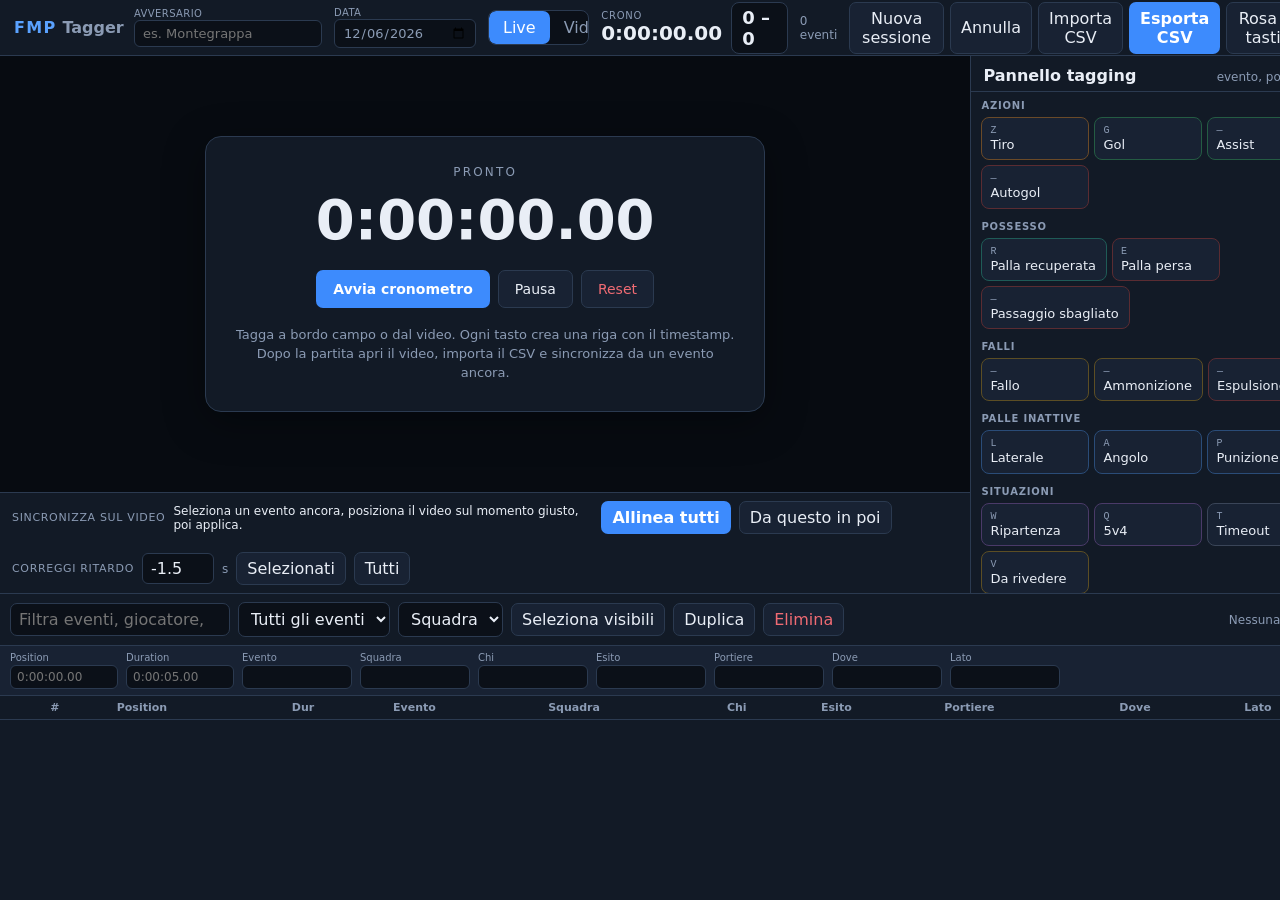
==== app/tagger/index.html @ a9750482 "Aggiunge il tagger stile Dartfish Pro S per marcare eventi da tastiera, live o su video. Lista event" ====
<!DOCTYPE html>
<html lang="it">
<head>
  <meta charset="UTF-8" />
  <meta name="viewport" content="width=device-width, initial-scale=1" />
  <title>FMP Tagger</title>
  <link rel="stylesheet" href="tagger.css" />
</head>
<body>
  <div id="app" tabindex="-1">
    <header id="topbar">
      <div class="brand">
        <span class="brand-mark">FMP</span>
        <span class="brand-name">Tagger</span>
      </div>

      <label class="field">
        <span>Avversario</span>
        <input id="matchName" type="text" placeholder="es. Montegrappa" spellcheck="false" />
      </label>
      <label class="field">
        <span>Data</span>
        <input id="matchDate" type="date" />
      </label>

      <div class="mode-switch" role="tablist">
        <button type="button" id="modeLive" class="active" data-mode="live">Live</button>
        <button type="button" id="modeVideo" data-mode="video">Video</button>
      </div>

      <div class="clock-wrap" title="Tempo usato per i nuovi eventi">
        <span class="clock-label" id="clockLabel">CRONO</span>
        <span class="clock" id="clock">0:00:00.00</span>
      </div>
      <div class="score" id="score" title="Gol Noi – Gol Loro">0 – 0</div>
      <div class="event-count" id="eventCount">0 eventi</div>

      <div class="top-actions">
        <button type="button" id="btnNew">Nuova sessione</button>
        <button type="button" id="btnUndo" title="Ctrl+Z">Annulla</button>
        <button type="button" id="btnImport">Importa CSV</button>
        <button type="button" class="primary" id="btnExport">Esporta CSV</button>
        <button type="button" id="btnSettings">Rosa / tasti</button>
        <button type="button" id="btnHelp" title="?">?</button>
      </div>
    </header>

    <section id="stage">
      <div id="playerPane">
        <div id="liveStage">
          <div class="live-card">
            <div class="live-kicker" id="liveStatus">PRONTO</div>
            <div class="live-clock" id="liveClock">0:00:00.00</div>
            <div class="live-actions">
              <button type="button" class="primary lg" id="btnClockStart">Avvia cronometro</button>
              <button type="button" class="lg" id="btnClockPause">Pausa</button>
              <button type="button" class="lg danger-ghost" id="btnClockReset">Reset</button>
            </div>
            <p class="hint">
              Tagga a bordo campo o dal video. Ogni tasto crea una riga con il timestamp.
              Dopo la partita apri il video, importa il CSV e sincronizza da un evento ancora.
            </p>
          </div>
        </div>

        <div id="videoStage" class="hidden">
          <div id="dropzone">
            <p><strong>Trascina un video</strong> oppure</p>
            <div class="drop-actions">
              <button type="button" class="primary" id="btnPickVideo">Scegli file</button>
              <span class="or">oppure YouTube</span>
              <input id="ytUrl" type="text" placeholder="https://youtube.com/watch?v=..." />
              <button type="button" id="btnLoadYt">Carica</button>
            </div>
          </div>
          <div id="mediaWrap" class="hidden">
            <video id="video" playsinline></video>
            <div id="ytHost" class="hidden"></div>
          </div>
          <div id="timeline" title="Clicca un marker per andare all'evento">
            <div id="playhead"></div>
            <div id="markers"></div>
          </div>
          <div id="videoControls">
            <button type="button" id="btnPlay" title="Spazio">Play</button>
            <button type="button" id="btnSkipBack" title="←">−1s</button>
            <button type="button" id="btnSkipFwd" title="→">+1s</button>
            <button type="button" id="btnSkipBack5" title="Shift+←">−5s</button>
            <button type="button" id="btnSkipFwd5" title="Shift+→">+5s</button>
            <label class="rate">Velocità
              <select id="playbackRate">
                <option value="0.25">0.25×</option>
                <option value="0.5">0.5×</option>
                <option value="0.75">0.75×</option>
                <option value="1" selected>1×</option>
                <option value="1.25">1.25×</option>
                <option value="1.5">1.5×</option>
                <option value="2">2×</option>
              </select>
            </label>
            <span class="vid-time" id="vidTime">0:00:00 / 0:00:00</span>
            <button type="button" id="btnSetIn" title="Shift+I">In</button>
            <button type="button" id="btnSetOut" title="Shift+O">Out</button>
            <button type="button" id="btnPlayEvent" title="Invio">Play clip</button>
            <button type="button" id="btnPlayFiltered">Play filtrati</button>
            <button type="button" id="btnChangeVideo">Cambia video</button>
          </div>
        </div>

        <div id="syncBar">
          <div class="sync-block">
            <span class="sync-title">Sincronizza sul video</span>
            <span class="sync-meta" id="syncMeta">Seleziona un evento ancora, posiziona il video sul momento giusto, poi applica.</span>
            <button type="button" class="primary" id="btnSyncAll">Allinea tutti</button>
            <button type="button" id="btnSyncFrom">Da questo in poi</button>
          </div>
          <div class="sync-block">
            <span class="sync-title">Correggi ritardo</span>
            <input id="shiftSec" type="number" step="0.1" value="-1.5" />
            <span class="unit">s</span>
            <button type="button" id="btnShiftSel">Selezionati</button>
            <button type="button" id="btnShiftAll">Tutti</button>
          </div>
        </div>
      </div>

      <aside id="panel">
        <div class="panel-head">
          <strong>Pannello tagging</strong>
          <span class="muted">evento, poi keyword</span>
        </div>
        <div id="pendingBox" class="pending hidden"></div>
        <div id="panelBody"></div>
      </aside>
    </section>

    <section id="eventsPane">
      <div id="eventsToolbar">
        <input id="filterText" type="search" placeholder="Filtra eventi, giocatore, esito…" />
        <select id="filterEvento">
          <option value="">Tutti gli eventi</option>
        </select>
        <select id="filterSquadra">
          <option value="">Squadra</option>
          <option value="Noi">Noi</option>
          <option value="Loro">Loro</option>
          <option value="(vuota)">(vuota)</option>
        </select>
        <button type="button" id="btnSelectAll">Seleziona visibili</button>
        <button type="button" id="btnDup">Duplica</button>
        <button type="button" class="danger-ghost" id="btnDelete" title="Canc">Elimina</button>
        <div class="spacer"></div>
        <span class="muted" id="selInfo">Nessuna selezione</span>
      </div>
      <div id="inspector">
        <label>Position <input id="insPosition" placeholder="0:00:00.00" /></label>
        <label>Duration <input id="insDuration" placeholder="0:00:05.00" /></label>
        <label>Evento <input id="insEvento" /></label>
        <label>Squadra <input id="insSquadra" /></label>
        <label>Chi <input id="insChi" /></label>
        <label>Esito <input id="insEsito" /></label>
        <label>Portiere <input id="insPortiere" /></label>
        <label>Dove <input id="insDove" /></label>
        <label>Lato <input id="insLato" /></label>
      </div>
      <div id="tableWrap">
        <table id="eventsTable">
          <thead>
            <tr>
              <th></th>
              <th>#</th>
              <th>Position</th>
              <th>Dur</th>
              <th>Evento</th>
              <th>Squadra</th>
              <th>Chi</th>
              <th>Esito</th>
              <th>Portiere</th>
              <th>Dove</th>
              <th>Lato</th>
            </tr>
          </thead>
          <tbody id="eventsBody"></tbody>
        </table>
      </div>
    </section>
  </div>

  <div id="helpOverlay" class="overlay hidden">
    <div class="sheet">
      <div class="sheet-head">
        <h2>Come si tagga</h2>
        <button type="button" id="btnCloseHelp">Chiudi</button>
      </div>
      <div class="help-grid">
        <div>
          <h3>Flusso</h3>
          <ol>
            <li>Live: avvia il cronometro e premi i tasti evento mentre guardi.</li>
            <li>Video: carica il file (o YouTube) e tagga sul current time.</li>
            <li>Dopo ogni evento usa il pannello per Squadra / Chi / Esito.</li>
            <li>Importa il CSV su un altro video e sincronizza da un evento ancora.</li>
            <li>Correggi i timestamp (ritardo di tagging) con lo shift in secondi.</li>
          </ol>
        </div>
        <div>
          <h3>Tasti sempre attivi</h3>
          <ul class="kbd-list" id="helpShortcuts"></ul>
        </div>
      </div>
    </div>
  </div>

  <div id="settingsOverlay" class="overlay hidden">
    <div class="sheet">
      <div class="sheet-head">
        <h2>Rosa, tasti, ritardo</h2>
        <button type="button" id="btnCloseSettings">Chiudi</button>
      </div>
      <div class="settings-grid">
        <label class="stack">Giocatori (uno per riga)
          <textarea id="cfgPlayers" rows="12"></textarea>
        </label>
        <label class="stack">Portieri (uno per riga)
          <textarea id="cfgKeepers" rows="6"></textarea>
        </label>
        <div class="stack nums">
          <label>Durata default (s) <input id="cfgDuration" type="number" step="0.5" min="0" /></label>
          <label>Ritardo tagging (s) <input id="cfgDelay" type="number" step="0.1" />
            <small>Si sottrae al timestamp quando crei l'evento (es. 1.5 se premi sempre in ritardo).</small>
          </label>
          <label>Preroll clip (s) <input id="cfgPreroll" type="number" step="0.5" min="0" /></label>
          <label>Portiere sticky
            <select id="cfgStickyKeeper"></select>
          </label>
        </div>
      </div>
      <h3>Shortcut eventi</h3>
      <div id="shortcutList" class="shortcut-list"></div>
      <div class="sheet-foot">
        <button type="button" id="btnResetShortcuts">Ripristina tasti default</button>
        <button type="button" class="primary" id="btnSaveSettings">Salva</button>
      </div>
    </div>
  </div>

  <div id="toast"></div>
  <input id="fileCsv" type="file" accept=".csv,text/csv" hidden />
  <input id="fileVideo" type="file" accept="video/*" hidden />

  <script src="tagger.js"></script>
</body>
</html>
---- app/tagger/tagger.css ----
:root {
  --bg: #0b1018;
  --bg-2: #121a26;
  --bg-3: #182233;
  --bg-4: #223044;
  --line: #2b3a50;
  --text: #e9eef6;
  --muted: #8b9bb4;
  --accent: #3d8bfd;
  --accent-2: #5aa2ff;
  --green: #3dd68c;
  --red: #ef6b73;
  --orange: #f0a45d;
  --yellow: #e6c35c;
  --teal: #4ecdc4;
  --purple: #b794f6;
  --shadow: 0 10px 40px rgba(0, 0, 0, 0.35);
  --radius: 10px;
  font-family: "IBM Plex Sans", "Segoe UI", Inter, system-ui, sans-serif;
}

* { box-sizing: border-box; }
html, body { height: 100%; margin: 0; background: var(--bg); color: var(--text); }
button, input, select, textarea { font: inherit; color: inherit; }
button { cursor: pointer; }
button:disabled { opacity: 0.45; cursor: not-allowed; }

#app {
  height: 100%;
  display: grid;
  grid-template-rows: 56px minmax(280px, 1fr) minmax(240px, 34vh);
  min-height: 0;
}
#app:focus { outline: none; }

#topbar {
  display: flex;
  align-items: center;
  gap: 12px;
  padding: 0 14px;
  background: var(--bg-2);
  border-bottom: 1px solid var(--line);
}

.brand { display: flex; align-items: baseline; gap: 6px; min-width: 108px; }
.brand-mark { font-weight: 800; letter-spacing: 0.08em; color: var(--accent-2); }
.brand-name { font-weight: 600; color: var(--muted); }

.field { display: flex; flex-direction: column; gap: 1px; font-size: 10px; color: var(--muted); text-transform: uppercase; letter-spacing: 0.04em; }
.field input { background: var(--bg); border: 1px solid var(--line); border-radius: 6px; padding: 5px 8px; font-size: 13px; min-width: 140px; }

.mode-switch { display: flex; background: var(--bg); border: 1px solid var(--line); border-radius: 8px; overflow: hidden; }
.mode-switch button { background: transparent; border: 0; padding: 7px 14px; color: var(--muted); }
.mode-switch button.active { background: var(--accent); color: #fff; }

.clock-wrap { display: flex; flex-direction: column; min-width: 118px; }
.clock-label { font-size: 10px; color: var(--muted); letter-spacing: 0.08em; }
.clock { font-variant-numeric: tabular-nums; font-size: 20px; font-weight: 700; }
.clock.live-on { color: var(--green); }

.score {
  font-weight: 800;
  font-size: 18px;
  padding: 4px 10px;
  background: var(--bg);
  border: 1px solid var(--line);
  border-radius: 8px;
  font-variant-numeric: tabular-nums;
}
.event-count { color: var(--muted); font-size: 12px; }
.top-actions { margin-left: auto; display: flex; gap: 6px; }
.spacer { flex: 1; }

button, select {
  background: var(--bg-3);
  border: 1px solid var(--line);
  border-radius: 7px;
  padding: 6px 10px;
}
button:hover { border-color: var(--accent); }
button.primary { background: var(--accent); border-color: transparent; color: #fff; font-weight: 600; }
button.lg { padding: 10px 16px; font-size: 14px; }
button.danger-ghost { color: var(--red); }
button.danger-ghost:hover { border-color: var(--red); }

#stage {
  display: grid;
  grid-template-columns: minmax(0, 1fr) 380px;
  min-height: 0;
  border-bottom: 1px solid var(--line);
}

#playerPane {
  display: flex;
  flex-direction: column;
  min-width: 0;
  background: #070b11;
}

#liveStage, #videoStage { flex: 1; min-height: 0; display: flex; flex-direction: column; }
#liveStage.hidden, #videoStage.hidden, .hidden { display: none !important; }

.live-card {
  margin: auto;
  text-align: center;
  padding: 28px;
  background: var(--bg-2);
  border: 1px solid var(--line);
  border-radius: 16px;
  box-shadow: var(--shadow);
  max-width: 560px;
}
.live-kicker { letter-spacing: 0.18em; font-size: 12px; color: var(--muted); }
.live-kicker.on { color: var(--green); }
.live-clock { font-size: 56px; font-weight: 800; font-variant-numeric: tabular-nums; margin: 8px 0 18px; }
.live-actions { display: flex; gap: 8px; justify-content: center; flex-wrap: wrap; }
.hint { color: var(--muted); font-size: 13px; line-height: 1.45; margin: 18px 0 0; }

#dropzone {
  margin: auto;
  text-align: center;
  color: var(--muted);
  border: 1px dashed var(--line);
  border-radius: 14px;
  padding: 32px;
}
.drop-actions { display: flex; gap: 8px; align-items: center; justify-content: center; flex-wrap: wrap; margin-top: 12px; }
.drop-actions input { min-width: 280px; background: var(--bg); border: 1px solid var(--line); border-radius: 7px; padding: 7px 10px; }
.or { font-size: 12px; }

#mediaWrap { flex: 1; min-height: 0; background: #000; position: relative; }
#mediaWrap video, #ytHost, #ytHost iframe {
  width: 100%; height: 100%; object-fit: contain; background: #000;
}
#ytHost { position: absolute; inset: 0; }

#timeline {
  position: relative;
  height: 28px;
  background: var(--bg-3);
  border-top: 1px solid var(--line);
  cursor: pointer;
}
#markers { position: absolute; inset: 0; }
.marker {
  position: absolute; top: 4px; width: 3px; height: 20px; border-radius: 2px;
  transform: translateX(-1px);
}
#playhead {
  position: absolute; top: 0; bottom: 0; width: 2px; background: #fff;
  z-index: 2; transform: translateX(-1px); pointer-events: none;
}

#videoControls {
  display: flex; align-items: center; gap: 6px; flex-wrap: wrap;
  padding: 8px 10px; background: var(--bg-2); border-top: 1px solid var(--line);
}
.vid-time { font-variant-numeric: tabular-nums; color: var(--muted); font-size: 12px; margin-left: 4px; }
.rate { display: flex; align-items: center; gap: 6px; font-size: 12px; color: var(--muted); }

#syncBar {
  display: flex; gap: 18px; flex-wrap: wrap; align-items: center;
  padding: 8px 12px; background: var(--bg-2); border-top: 1px solid var(--line);
}
.sync-block { display: flex; align-items: center; gap: 8px; flex-wrap: wrap; }
.sync-title { font-size: 11px; text-transform: uppercase; letter-spacing: 0.06em; color: var(--muted); }
.sync-meta { font-size: 12px; color: var(--text); max-width: 420px; }
#shiftSec { width: 72px; background: var(--bg); border: 1px solid var(--line); border-radius: 6px; padding: 5px 8px; }
.unit { color: var(--muted); font-size: 12px; }

#panel {
  background: var(--bg-2);
  border-left: 1px solid var(--line);
  overflow: auto;
  min-height: 0;
}
.panel-head {
  display: flex; justify-content: space-between; align-items: baseline;
  padding: 10px 12px 6px; border-bottom: 1px solid var(--line); position: sticky; top: 0;
  background: var(--bg-2); z-index: 1;
}
.muted { color: var(--muted); font-size: 12px; }
.pending {
  margin: 8px 12px 0; padding: 6px 8px; border-radius: 8px;
  background: #1e2a22; border: 1px solid #2f5; font-size: 12px;
}

.group { padding: 8px 10px 4px; }
.group h4 {
  margin: 0 0 6px; font-size: 10px; letter-spacing: 0.08em;
  text-transform: uppercase; color: var(--muted); font-weight: 600;
}
.btns { display: flex; flex-wrap: wrap; gap: 5px; }
.tag {
  position: relative;
  border: 1px solid var(--line);
  background: var(--bg-3);
  border-radius: 8px;
  padding: 7px 10px 7px 8px;
  font-size: 13px;
  line-height: 1.1;
  min-width: 72px;
  text-align: left;
}
.tag .kbd {
  display: block; font-size: 10px; color: var(--muted); margin-bottom: 2px;
  font-family: ui-monospace, SFMono-Regular, Menlo, monospace;
}
.tag.active, .tag[aria-pressed="true"] { outline: 2px solid var(--accent); }
.tag.event { min-width: 108px; }
.tag.c-orange { border-color: #6a4a28; }
.tag.c-green { border-color: #245c43; }
.tag.c-red { border-color: #5a2c32; }
.tag.c-teal { border-color: #1f5b57; }
.tag.c-yellow { border-color: #5c4e24; }
.tag.c-purple { border-color: #4a3a68; }
.tag.c-blue { border-color: #2a4c78; }
.tag.c-gray { border-color: #3a4558; }
.tag.noi { background: #173258; }
.tag.loro { background: #3a1c22; }

#eventsPane {
  display: grid;
  grid-template-rows: auto auto 1fr;
  min-height: 0;
  background: var(--bg-2);
}
#eventsToolbar {
  display: flex; gap: 8px; align-items: center; padding: 8px 10px;
  border-bottom: 1px solid var(--line); flex-wrap: wrap;
}
#eventsToolbar input[type="search"], #eventsToolbar select {
  background: var(--bg); border: 1px solid var(--line); border-radius: 7px; padding: 6px 8px;
}
#eventsToolbar input[type="search"] { min-width: 220px; }

#inspector {
  display: flex; gap: 8px; flex-wrap: wrap; padding: 6px 10px;
  background: var(--bg-3); border-bottom: 1px solid var(--line);
}
#inspector label { display: flex; flex-direction: column; font-size: 10px; color: var(--muted); gap: 2px; }
#inspector input { background: var(--bg); border: 1px solid var(--line); border-radius: 6px; padding: 4px 6px; font-size: 12px; width: 110px; }
#inspector label:nth-child(1) input, #inspector label:nth-child(2) input { width: 108px; font-variant-numeric: tabular-nums; }

#tableWrap { overflow: auto; min-height: 0; }
table { width: 100%; border-collapse: collapse; font-size: 12px; }
th, td { padding: 5px 8px; border-bottom: 1px solid var(--line); text-align: left; white-space: nowrap; }
th { position: sticky; top: 0; background: var(--bg-2); color: var(--muted); font-weight: 600; font-size: 11px; }
tbody tr { cursor: pointer; }
tbody tr:hover { background: #1a2738; }
tbody tr.selected { background: #1d3a62; }
tbody tr.flash { animation: flash 0.7s ease; }
td.num { font-variant-numeric: tabular-nums; color: var(--muted); }
.dot { width: 8px; height: 8px; border-radius: 50%; display: inline-block; }

@keyframes flash { from { background: #2a5a3a; } to { background: transparent; } }

.overlay {
  position: fixed; inset: 0; background: rgba(0,0,0,.55);
  display: grid; place-items: center; z-index: 20;
}
.sheet {
  width: min(920px, calc(100% - 32px)); max-height: calc(100% - 40px);
  overflow: auto; background: var(--bg-2); border: 1px solid var(--line);
  border-radius: 14px; padding: 18px 20px; box-shadow: var(--shadow);
}
.sheet-head { display: flex; justify-content: space-between; align-items: center; }
.sheet h2 { margin: 0; font-size: 18px; }
.sheet h3 { font-size: 13px; color: var(--muted); text-transform: uppercase; letter-spacing: 0.06em; }
.help-grid, .settings-grid { display: grid; grid-template-columns: 1fr 1fr; gap: 18px; }
.help-grid ol { padding-left: 18px; line-height: 1.5; color: var(--text); }
.kbd-list { list-style: none; padding: 0; margin: 0; columns: 2; gap: 12px; }
.kbd-list li { margin: 0 0 6px; font-size: 13px; }
kbd {
  font-family: ui-monospace, SFMono-Regular, Menlo, monospace;
  background: var(--bg); border: 1px solid var(--line); border-bottom-width: 2px;
  border-radius: 4px; padding: 1px 6px; font-size: 11px;
}
.stack { display: flex; flex-direction: column; gap: 6px; font-size: 13px; color: var(--muted); }
textarea, .stack input, .stack select {
  background: var(--bg); border: 1px solid var(--line); border-radius: 8px; padding: 8px;
}
.nums { gap: 12px; }
.nums small { display: block; color: var(--muted); font-size: 11px; margin-top: 4px; }
.shortcut-list { display: grid; grid-template-columns: repeat(auto-fill, minmax(220px, 1fr)); gap: 6px; }
.shortcut-row { display: flex; justify-content: space-between; align-items: center; gap: 8px; font-size: 13px; }
.shortcut-row input { width: 72px; text-align: center; background: var(--bg); border: 1px solid var(--line); border-radius: 6px; padding: 4px; }
.sheet-foot { display: flex; justify-content: flex-end; gap: 8px; margin-top: 16px; }

#toast {
  position: fixed; right: 16px; bottom: 16px; z-index: 30;
  display: flex; flex-direction: column; gap: 6px; pointer-events: none;
}
.toast {
  background: var(--bg-4); border: 1px solid var(--line); border-radius: 8px;
  padding: 8px 12px; font-size: 13px; box-shadow: var(--shadow);
}

@media (max-width: 1100px) {
  #stage { grid-template-columns: 1fr; }
  #panel { border-left: 0; border-top: 1px solid var(--line); max-height: 280px; }
  .help-grid, .settings-grid { grid-template-columns: 1fr; }
  .live-clock { font-size: 40px; }
}
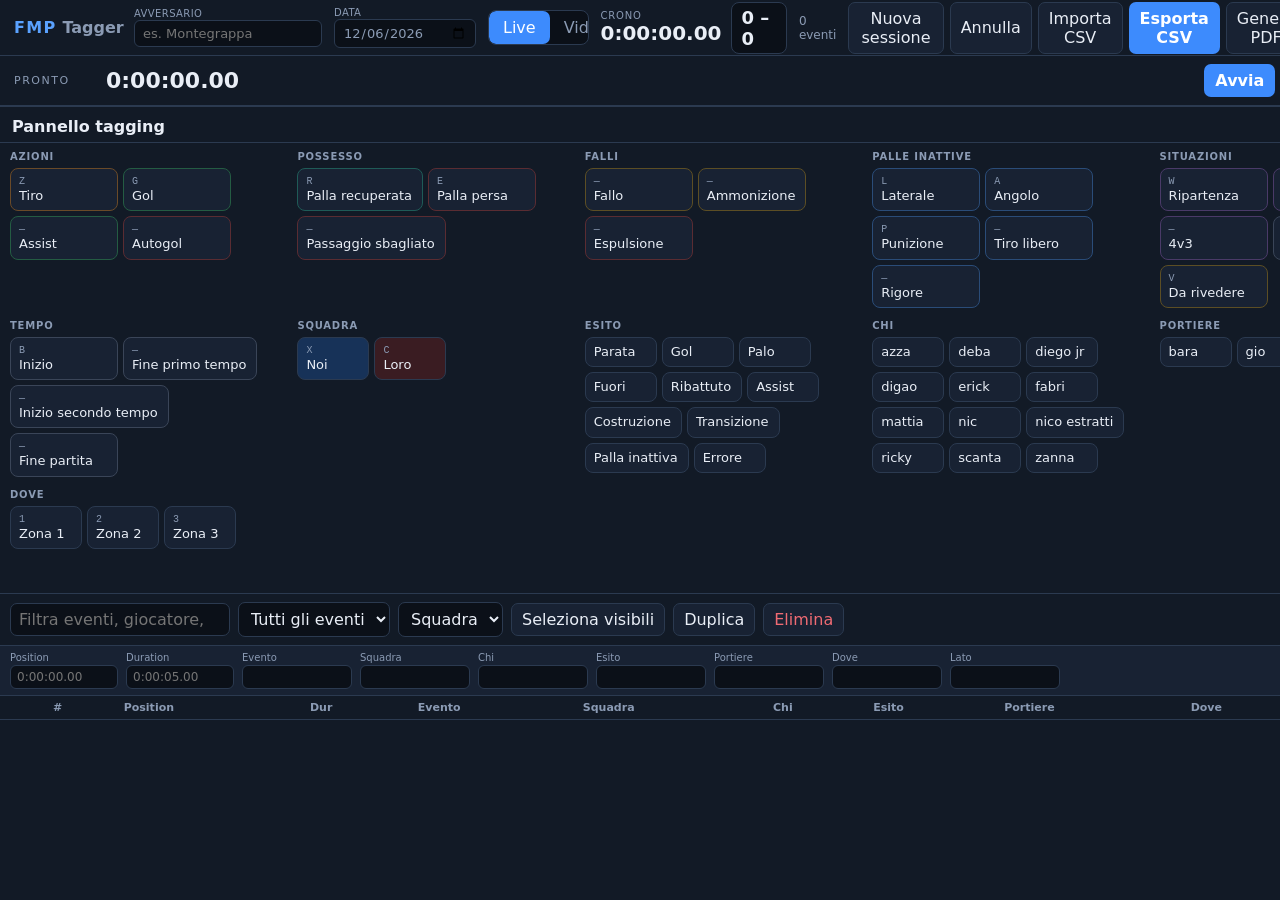
==== commit abc3909a: "Allinea il tagger: CSV a fine tempo, report PDF e stessa UI su serve.py. Streamlit, HTML scaricato e" ====
--- a/app/tagger/index.html
+++ b/app/tagger/index.html
@@ -3,6 +3,7 @@
 <head>
   <meta charset="UTF-8" />
   <meta name="viewport" content="width=device-width, initial-scale=1" />
+  <meta http-equiv="Cache-Control" content="no-store" />
   <title>FMP Tagger</title>
   <link rel="stylesheet" href="tagger.css" />
 </head>
@@ -40,6 +41,7 @@
         <button type="button" id="btnUndo" title="Ctrl+Z">Annulla</button>
         <button type="button" id="btnImport">Importa CSV</button>
         <button type="button" class="primary" id="btnExport">Esporta CSV</button>
+        <button type="button" id="btnPdf" title="Richiede python app/tagger/serve.py">Genera PDF</button>
         <button type="button" id="btnSettings">Rosa / tasti</button>
         <button type="button" id="btnHelp" title="?">?</button>
       </div>
@@ -52,14 +54,10 @@
             <div class="live-kicker" id="liveStatus">PRONTO</div>
             <div class="live-clock" id="liveClock">0:00:00.00</div>
             <div class="live-actions">
-              <button type="button" class="primary lg" id="btnClockStart">Avvia cronometro</button>
-              <button type="button" class="lg" id="btnClockPause">Pausa</button>
-              <button type="button" class="lg danger-ghost" id="btnClockReset">Reset</button>
-            </div>
-            <p class="hint">
-              Tagga a bordo campo o dal video. Ogni tasto crea una riga con il timestamp.
-              Dopo la partita apri il video, importa il CSV e sincronizza da un evento ancora.
-            </p>
+              <button type="button" class="primary" id="btnClockStart">Avvia</button>
+              <button type="button" id="btnClockPause">Pausa</button>
+              <button type="button" class="danger-ghost" id="btnClockReset">Reset</button>
+            </div>
           </div>
         </div>
 
@@ -108,18 +106,24 @@
         </div>
 
         <div id="syncBar">
-          <div class="sync-block">
-            <span class="sync-title">Sincronizza sul video</span>
-            <span class="sync-meta" id="syncMeta">Seleziona un evento ancora, posiziona il video sul momento giusto, poi applica.</span>
-            <button type="button" class="primary" id="btnSyncAll">Allinea tutti</button>
-            <button type="button" id="btnSyncFrom">Da questo in poi</button>
-          </div>
-          <div class="sync-block">
-            <span class="sync-title">Correggi ritardo</span>
-            <input id="shiftSec" type="number" step="0.1" value="-1.5" />
-            <span class="unit">s</span>
-            <button type="button" id="btnShiftSel">Selezionati</button>
-            <button type="button" id="btnShiftAll">Tutti</button>
+          <button type="button" id="btnToggleSync" class="sync-toggle" aria-expanded="false">
+            <span>Sincronizzazione</span>
+            <span class="sync-toggle-hint" id="syncToggleHint">mostra</span>
+          </button>
+          <div id="syncBody" class="hidden">
+            <div class="sync-block">
+              <span class="sync-title">Sincronizza sul video</span>
+              <span class="sync-meta" id="syncMeta">Seleziona un evento ancora, posiziona il video sul momento giusto, poi applica.</span>
+              <button type="button" class="primary" id="btnSyncAll">Allinea tutti</button>
+              <button type="button" id="btnSyncFrom">Da questo in poi</button>
+            </div>
+            <div class="sync-block">
+              <span class="sync-title">Correggi ritardo</span>
+              <input id="shiftSec" type="number" step="0.1" value="-1.5" />
+              <span class="unit">s</span>
+              <button type="button" id="btnShiftSel">Selezionati</button>
+              <button type="button" id="btnShiftAll">Tutti</button>
+            </div>
           </div>
         </div>
       </div>
@@ -199,6 +203,8 @@
             <li>Live: avvia il cronometro e premi i tasti evento mentre guardi.</li>
             <li>Video: carica il file (o YouTube) e tagga sul current time.</li>
             <li>Dopo ogni evento usa il pannello per Squadra / Chi / Esito.</li>
+            <li>Fine primo tempo scarica da solo il CSV <em>…_primo-tempo.csv</em> e mette in pausa il crono.</li>
+            <li>Fine partita scarica <em>…_finale.csv</em>. Genera PDF usa gli eventi in pagina (serve.py).</li>
             <li>Importa il CSV su un altro video e sincronizza da un evento ancora.</li>
             <li>Correggi i timestamp (ritardo di tagging) con lo shift in secondi.</li>
           </ol>
@@ -214,7 +220,7 @@
   <div id="settingsOverlay" class="overlay hidden">
     <div class="sheet">
       <div class="sheet-head">
-        <h2>Rosa, tasti, ritardo</h2>
+        <h2>Rosa, tasti, preroll</h2>
         <button type="button" id="btnCloseSettings">Chiudi</button>
       </div>
       <div class="settings-grid">
@@ -225,20 +231,26 @@
           <textarea id="cfgKeepers" rows="6"></textarea>
         </label>
         <div class="stack nums">
-          <label>Durata default (s) <input id="cfgDuration" type="number" step="0.5" min="0" /></label>
+          <label>Durata fallback (s) <input id="cfgDuration" type="number" step="0.5" min="0" /></label>
           <label>Ritardo tagging (s) <input id="cfgDelay" type="number" step="0.1" />
             <small>Si sottrae al timestamp quando crei l'evento (es. 1.5 se premi sempre in ritardo).</small>
           </label>
-          <label>Preroll clip (s) <input id="cfgPreroll" type="number" step="0.5" min="0" /></label>
           <label>Portiere sticky
             <select id="cfgStickyKeeper"></select>
           </label>
         </div>
       </div>
-      <h3>Shortcut eventi</h3>
-      <div id="shortcutList" class="shortcut-list"></div>
+      <h3>Tasti, preroll e durata clip (default Dartfish)</h3>
+      <p class="muted settings-note">Il preroll è quanti secondi prima del tag parte la clip. La durata è la lunghezza dopo il tag.</p>
+      <div class="event-cfg-head">
+        <span>Evento</span>
+        <span>Tasto</span>
+        <span>Preroll</span>
+        <span>Durata</span>
+      </div>
+      <div id="shortcutList" class="event-cfg-list"></div>
       <div class="sheet-foot">
-        <button type="button" id="btnResetShortcuts">Ripristina tasti default</button>
+        <button type="button" id="btnResetShortcuts">Ripristina default Dartfish</button>
         <button type="button" class="primary" id="btnSaveSettings">Salva</button>
       </div>
     </div>
--- a/app/tagger/tagger.css
+++ b/app/tagger/tagger.css
@@ -89,6 +89,22 @@
   min-height: 0;
   border-bottom: 1px solid var(--line);
 }
+#app.mode-live #stage {
+  grid-template-columns: 1fr;
+  grid-template-rows: auto 1fr;
+}
+#app.mode-live #playerPane,
+#app.mode-live #liveStage { flex: none; }
+#app.mode-live #panel {
+  border-left: 0;
+  border-top: 1px solid var(--line);
+}
+#app.mode-live #panelBody {
+  display: grid;
+  grid-template-columns: repeat(auto-fill, minmax(240px, 1fr));
+  align-content: start;
+}
+#app.mode-live #syncBar { display: none; }
 
 #playerPane {
   display: flex;
@@ -101,20 +117,17 @@
 #liveStage.hidden, #videoStage.hidden, .hidden { display: none !important; }
 
 .live-card {
-  margin: auto;
-  text-align: center;
-  padding: 28px;
+  display: flex;
+  align-items: center;
+  gap: 14px;
+  padding: 8px 14px;
   background: var(--bg-2);
-  border: 1px solid var(--line);
-  border-radius: 16px;
-  box-shadow: var(--shadow);
-  max-width: 560px;
-}
-.live-kicker { letter-spacing: 0.18em; font-size: 12px; color: var(--muted); }
+  border-bottom: 1px solid var(--line);
+}
+.live-kicker { letter-spacing: 0.14em; font-size: 11px; color: var(--muted); min-width: 78px; }
 .live-kicker.on { color: var(--green); }
-.live-clock { font-size: 56px; font-weight: 800; font-variant-numeric: tabular-nums; margin: 8px 0 18px; }
-.live-actions { display: flex; gap: 8px; justify-content: center; flex-wrap: wrap; }
-.hint { color: var(--muted); font-size: 13px; line-height: 1.45; margin: 18px 0 0; }
+.live-clock { font-size: 22px; font-weight: 700; font-variant-numeric: tabular-nums; margin: 0; }
+.live-actions { display: flex; gap: 6px; flex-wrap: wrap; margin-left: auto; }
 
 #dropzone {
   margin: auto;
@@ -159,9 +172,22 @@
 .rate { display: flex; align-items: center; gap: 6px; font-size: 12px; color: var(--muted); }
 
 #syncBar {
+  background: var(--bg-2); border-top: 1px solid var(--line);
+}
+.sync-toggle {
+  width: 100%;
+  display: flex; justify-content: space-between; align-items: center;
+  background: transparent; border: 0; border-radius: 0;
+  padding: 8px 12px; color: var(--muted); font-size: 12px;
+  text-transform: uppercase; letter-spacing: 0.06em;
+}
+.sync-toggle:hover { border-color: transparent; color: var(--text); }
+.sync-toggle-hint { font-size: 11px; letter-spacing: 0; text-transform: none; color: var(--accent-2); }
+#syncBody {
   display: flex; gap: 18px; flex-wrap: wrap; align-items: center;
-  padding: 8px 12px; background: var(--bg-2); border-top: 1px solid var(--line);
-}
+  padding: 0 12px 10px;
+}
+#syncBody.hidden { display: none !important; }
 .sync-block { display: flex; align-items: center; gap: 8px; flex-wrap: wrap; }
 .sync-title { font-size: 11px; text-transform: uppercase; letter-spacing: 0.06em; color: var(--muted); }
 .sync-meta { font-size: 12px; color: var(--text); max-width: 420px; }
@@ -260,10 +286,11 @@
   display: grid; place-items: center; z-index: 20;
 }
 .sheet {
-  width: min(920px, calc(100% - 32px)); max-height: calc(100% - 40px);
+  width: min(960px, calc(100% - 32px)); max-height: calc(100% - 40px);
   overflow: auto; background: var(--bg-2); border: 1px solid var(--line);
   border-radius: 14px; padding: 18px 20px; box-shadow: var(--shadow);
 }
+.settings-note { margin: -4px 0 10px; }
 .sheet-head { display: flex; justify-content: space-between; align-items: center; }
 .sheet h2 { margin: 0; font-size: 18px; }
 .sheet h3 { font-size: 13px; color: var(--muted); text-transform: uppercase; letter-spacing: 0.06em; }
@@ -285,6 +312,22 @@
 .shortcut-list { display: grid; grid-template-columns: repeat(auto-fill, minmax(220px, 1fr)); gap: 6px; }
 .shortcut-row { display: flex; justify-content: space-between; align-items: center; gap: 8px; font-size: 13px; }
 .shortcut-row input { width: 72px; text-align: center; background: var(--bg); border: 1px solid var(--line); border-radius: 6px; padding: 4px; }
+.event-cfg-head, .event-cfg-row {
+  display: grid;
+  grid-template-columns: 1fr 56px 72px 72px;
+  gap: 8px;
+  align-items: center;
+}
+.event-cfg-head {
+  font-size: 10px; letter-spacing: 0.06em; text-transform: uppercase;
+  color: var(--muted); padding: 0 2px 6px;
+}
+.event-cfg-list { display: flex; flex-direction: column; gap: 5px; }
+.event-cfg-row { font-size: 13px; }
+.event-cfg-row input {
+  width: 100%; text-align: center; background: var(--bg);
+  border: 1px solid var(--line); border-radius: 6px; padding: 4px;
+}
 .sheet-foot { display: flex; justify-content: flex-end; gap: 8px; margin-top: 16px; }
 
 #toast {
@@ -298,7 +341,6 @@
 
 @media (max-width: 1100px) {
   #stage { grid-template-columns: 1fr; }
-  #panel { border-left: 0; border-top: 1px solid var(--line); max-height: 280px; }
+  #app.mode-video #panel { border-left: 0; border-top: 1px solid var(--line); max-height: 280px; }
   .help-grid, .settings-grid { grid-template-columns: 1fr; }
-  .live-clock { font-size: 40px; }
-}
+}
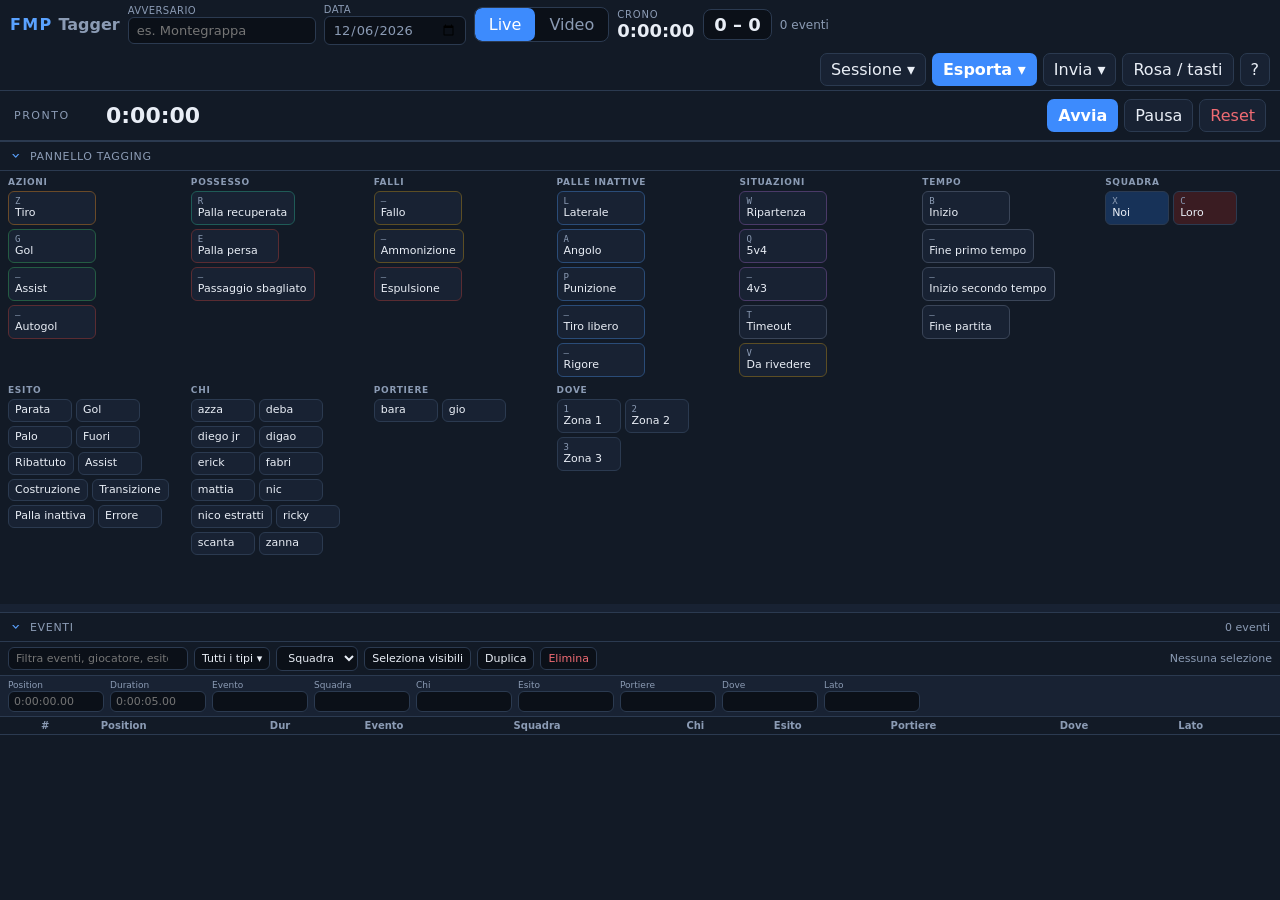
==== commit f748220c: "Estende il tagger: sessioni e config su disco, layout nello schermo, filtro tipi multiplo e riga evi" ====
--- a/app/tagger/index.html
+++ b/app/tagger/index.html
@@ -31,17 +31,38 @@
 
       <div class="clock-wrap" title="Tempo usato per i nuovi eventi">
         <span class="clock-label" id="clockLabel">CRONO</span>
-        <span class="clock" id="clock">0:00:00.00</span>
+        <span class="clock" id="clock">0:00:00</span>
       </div>
       <div class="score" id="score" title="Gol Noi – Gol Loro">0 – 0</div>
       <div class="event-count" id="eventCount">0 eventi</div>
 
       <div class="top-actions">
-        <button type="button" id="btnNew">Nuova sessione</button>
-        <button type="button" id="btnUndo" title="Ctrl+Z">Annulla</button>
-        <button type="button" id="btnImport">Importa CSV</button>
-        <button type="button" class="primary" id="btnExport">Esporta CSV</button>
-        <button type="button" id="btnPdf" title="Richiede python app/tagger/serve.py">Genera PDF</button>
+        <div class="menu" id="sessionWrap">
+          <button type="button" id="btnSessionMenu">Sessione ▾</button>
+          <div id="sessionMenu" class="menu-pop hidden">
+            <button type="button" id="btnNew">Nuova sessione</button>
+            <button type="button" id="btnSaveSession">Salva sessione</button>
+            <button type="button" id="btnLoadSession">Carica sessione</button>
+            <button type="button" id="btnImport">Importa CSV</button>
+          </div>
+        </div>
+        <div class="menu" id="exportWrap">
+          <button type="button" class="primary" id="btnExportMenu">Esporta ▾</button>
+          <div id="exportMenu" class="menu-pop hidden">
+            <button type="button" id="btnExport">CSV tutti</button>
+            <button type="button" id="btnExportSel">CSV selezionati</button>
+            <button type="button" id="btnExportClips">Clip list JSON</button>
+            <button type="button" id="btnExportM3u">Playlist M3U</button>
+            <button type="button" id="btnExportFfmpeg">Script ffmpeg</button>
+          </div>
+        </div>
+        <div class="menu" id="dbWrap">
+          <button type="button" id="btnDbMenu" title="Richiede python app/tagger/serve.py">Invia ▾</button>
+          <div id="dbMenu" class="menu-pop hidden">
+            <button type="button" id="btnPushDb">Invia a DB</button>
+            <button type="button" id="btnPdf">Genera PDF</button>
+          </div>
+        </div>
         <button type="button" id="btnSettings">Rosa / tasti</button>
         <button type="button" id="btnHelp" title="?">?</button>
       </div>
@@ -52,7 +73,7 @@
         <div id="liveStage">
           <div class="live-card">
             <div class="live-kicker" id="liveStatus">PRONTO</div>
-            <div class="live-clock" id="liveClock">0:00:00.00</div>
+            <div class="live-clock" id="liveClock">0:00:00</div>
             <div class="live-actions">
               <button type="button" class="primary" id="btnClockStart">Avvia</button>
               <button type="button" id="btnClockPause">Pausa</button>
@@ -62,88 +83,132 @@
         </div>
 
         <div id="videoStage" class="hidden">
+          <div id="sourceFold" class="fold">
+            <button type="button" class="fold-toggle" id="btnToggleSource" aria-expanded="false">
+              <span class="chevron" aria-hidden="true">›</span>
+              <span>Sorgente</span>
+              <span class="fold-meta" id="sourceHint">File o YouTube</span>
+            </button>
+            <div id="sourceBody" class="fold-body hidden">
+              <div id="sourceBar">
+                <button type="button" class="primary" id="btnPickVideo">File locale</button>
+                <span class="or">o</span>
+                <input id="ytUrl" type="text" placeholder="https://youtube.com/watch?v=..." />
+                <button type="button" id="btnLoadYt">Carica YT</button>
+              </div>
+              <div id="reattachBar" class="hidden">
+                <span>Ricollega il video locale: <strong id="reattachName"></strong></span>
+                <button type="button" class="primary" id="btnReattach">Scegli lo stesso file</button>
+              </div>
+            </div>
+          </div>
           <div id="dropzone">
-            <p><strong>Trascina un video</strong> oppure</p>
-            <div class="drop-actions">
-              <button type="button" class="primary" id="btnPickVideo">Scegli file</button>
-              <span class="or">oppure YouTube</span>
-              <input id="ytUrl" type="text" placeholder="https://youtube.com/watch?v=..." />
-              <button type="button" id="btnLoadYt">Carica</button>
-            </div>
+            <p><strong>Trascina un video</strong> oppure apri Sorgente (file o YouTube).</p>
           </div>
           <div id="mediaWrap" class="hidden">
             <video id="video" playsinline></video>
             <div id="ytHost" class="hidden"></div>
+            <div id="popoutPlaceholder" class="hidden">
+              <p>Video sull'altra finestra.</p>
+              <p class="muted">Trascinala sul secondo schermo e premi Schermo intero lì.</p>
+              <button type="button" id="btnFocusPopout">Riporta in primo piano</button>
+            </div>
           </div>
           <div id="timeline" title="Clicca un marker per andare all'evento">
             <div id="playhead"></div>
             <div id="markers"></div>
           </div>
-          <div id="videoControls">
-            <button type="button" id="btnPlay" title="Spazio">Play</button>
-            <button type="button" id="btnSkipBack" title="←">−1s</button>
-            <button type="button" id="btnSkipFwd" title="→">+1s</button>
-            <button type="button" id="btnSkipBack5" title="Shift+←">−5s</button>
-            <button type="button" id="btnSkipFwd5" title="Shift+→">+5s</button>
-            <label class="rate">Velocità
-              <select id="playbackRate">
-                <option value="0.25">0.25×</option>
-                <option value="0.5">0.5×</option>
-                <option value="0.75">0.75×</option>
-                <option value="1" selected>1×</option>
-                <option value="1.25">1.25×</option>
-                <option value="1.5">1.5×</option>
-                <option value="2">2×</option>
-              </select>
-            </label>
-            <span class="vid-time" id="vidTime">0:00:00 / 0:00:00</span>
-            <button type="button" id="btnSetIn" title="Shift+I">In</button>
-            <button type="button" id="btnSetOut" title="Shift+O">Out</button>
-            <button type="button" id="btnPlayEvent" title="Invio">Play clip</button>
-            <button type="button" id="btnPlayFiltered">Play filtrati</button>
-            <button type="button" id="btnChangeVideo">Cambia video</button>
-          </div>
-        </div>
-
-        <div id="syncBar">
-          <button type="button" id="btnToggleSync" class="sync-toggle" aria-expanded="false">
-            <span>Sincronizzazione</span>
-            <span class="sync-toggle-hint" id="syncToggleHint">mostra</span>
+          <div id="controlsFold" class="fold">
+            <button type="button" class="fold-toggle" id="btnToggleControls" aria-expanded="false">
+              <span class="chevron" aria-hidden="true">›</span>
+              <span>Riproduzione</span>
+              <span class="fold-meta vid-time" id="vidTime">0:00:00 / 0:00:00</span>
+            </button>
+            <div id="videoControls" class="fold-body hidden">
+              <button type="button" id="btnPlay" title="Spazio">Play</button>
+              <button type="button" id="btnSkipBack" title="←">−1s</button>
+              <button type="button" id="btnSkipFwd" title="→">+1s</button>
+              <button type="button" id="btnSkipBack5" title="Shift+←">−5s</button>
+              <button type="button" id="btnSkipFwd5" title="Shift+→">+5s</button>
+              <label class="rate">Velocità
+                <select id="playbackRate">
+                  <option value="0.25">0.25×</option>
+                  <option value="0.5">0.5×</option>
+                  <option value="0.75">0.75×</option>
+                  <option value="1" selected>1×</option>
+                  <option value="1.25">1.25×</option>
+                  <option value="1.5">1.5×</option>
+                  <option value="2">2×</option>
+                </select>
+              </label>
+              <button type="button" id="btnSetIn" title="Shift+I">In</button>
+              <button type="button" id="btnSetOut" title="Shift+O">Out</button>
+              <button type="button" id="btnPlayEvent" title="Invio">Play clip</button>
+              <button type="button" id="btnPlayFiltered">Play filtrati</button>
+              <button type="button" id="btnChangeVideo">Cambia video</button>
+              <button type="button" id="btnPopout">Apri video su altra finestra</button>
+              <button type="button" id="btnFullscreen">Schermo intero qui</button>
+            </div>
+          </div>
+          <div id="syncBar" class="fold">
+            <button type="button" id="btnToggleSync" class="fold-toggle" aria-expanded="false">
+              <span class="chevron" aria-hidden="true">›</span>
+              <span>Sincronizzazione</span>
+            </button>
+            <div id="syncBody" class="fold-body hidden">
+              <div class="sync-block">
+                <span class="sync-title">Sincronizza sul video</span>
+                <span class="sync-meta" id="syncMeta">Seleziona un evento ancora, posiziona il video sul momento giusto, poi applica.</span>
+                <button type="button" class="primary" id="btnSyncAll">Allinea tutti</button>
+                <button type="button" id="btnSyncFrom">Da questo in poi</button>
+              </div>
+              <div class="sync-block">
+                <span class="sync-title">Correggi ritardo</span>
+                <input id="shiftSec" type="number" step="0.1" value="-1.5" />
+                <span class="unit">s</span>
+                <button type="button" id="btnShiftSel">Selezionati</button>
+                <button type="button" id="btnShiftAll">Tutti</button>
+              </div>
+            </div>
+          </div>
+        </div>
+        <div id="panelDock" class="fold">
+          <button type="button" class="fold-toggle" id="btnDockPanel" aria-expanded="false">
+            <span class="chevron" aria-hidden="true">›</span>
+            <span>Pannello tagging</span>
           </button>
-          <div id="syncBody" class="hidden">
-            <div class="sync-block">
-              <span class="sync-title">Sincronizza sul video</span>
-              <span class="sync-meta" id="syncMeta">Seleziona un evento ancora, posiziona il video sul momento giusto, poi applica.</span>
-              <button type="button" class="primary" id="btnSyncAll">Allinea tutti</button>
-              <button type="button" id="btnSyncFrom">Da questo in poi</button>
-            </div>
-            <div class="sync-block">
-              <span class="sync-title">Correggi ritardo</span>
-              <input id="shiftSec" type="number" step="0.1" value="-1.5" />
-              <span class="unit">s</span>
-              <button type="button" id="btnShiftSel">Selezionati</button>
-              <button type="button" id="btnShiftAll">Tutti</button>
-            </div>
-          </div>
-        </div>
-      </div>
-
-      <aside id="panel">
-        <div class="panel-head">
-          <strong>Pannello tagging</strong>
-          <span class="muted">evento, poi keyword</span>
-        </div>
-        <div id="pendingBox" class="pending hidden"></div>
-        <div id="panelBody"></div>
+        </div>
+      </div>
+
+      <div id="splitH" class="split split-h" role="separator" aria-orientation="vertical" title="Trascina per ridimensionare il pannello"></div>
+
+      <aside id="panel" class="fold open">
+        <button type="button" class="fold-toggle" id="btnTogglePanel" aria-expanded="true">
+          <span class="chevron" aria-hidden="true">›</span>
+          <span>Pannello tagging</span>
+        </button>
+        <div id="panelInner" class="fold-body">
+          <div id="pendingBox" class="pending hidden"></div>
+          <div id="panelBody"></div>
+        </div>
       </aside>
     </section>
 
-    <section id="eventsPane">
+    <div id="splitV" class="split split-v" role="separator" aria-orientation="horizontal" title="Trascina per ridimensionare video e tabella"></div>
+
+    <section id="eventsPane" class="fold open">
+      <button type="button" class="fold-toggle" id="btnToggleEvents" aria-expanded="true">
+        <span class="chevron" aria-hidden="true">›</span>
+        <span>Eventi</span>
+        <span class="fold-meta" id="eventFoldMeta">0 eventi</span>
+      </button>
+      <div id="eventsInner">
       <div id="eventsToolbar">
         <input id="filterText" type="search" placeholder="Filtra eventi, giocatore, esito…" />
-        <select id="filterEvento">
-          <option value="">Tutti gli eventi</option>
-        </select>
+        <div class="menu filter-types" id="filterEventoWrap">
+          <button type="button" id="btnFilterEvento" title="Scegli uno o più tipi di evento">Tutti i tipi ▾</button>
+          <div id="filterEventoMenu" class="menu-pop hidden"></div>
+        </div>
         <select id="filterSquadra">
           <option value="">Squadra</option>
           <option value="Noi">Noi</option>
@@ -187,6 +252,7 @@
           <tbody id="eventsBody"></tbody>
         </table>
       </div>
+      </div>
     </section>
   </div>
 
@@ -201,12 +267,18 @@
           <h3>Flusso</h3>
           <ol>
             <li>Live: avvia il cronometro e premi i tasti evento mentre guardi.</li>
-            <li>Video: carica il file (o YouTube) e tagga sul current time.</li>
+            <li>Video: carica il file (o YouTube) e tagga sul current time. Sorgente, riproduzione, sincronizzazione, pannello tagging e lista eventi si aprono con la freccia ›.</li>
+            <li>Al tag, Position = tempo attuale − preroll di quell'evento (es. tag a 0:00:30 con preroll 10s → 0:00:20). La durata è quella in impostazioni. Play clip parte da Position per Duration.</li>
             <li>Dopo ogni evento usa il pannello per Squadra / Chi / Esito.</li>
             <li>Fine primo tempo scarica da solo il CSV <em>…_primo-tempo.csv</em> e mette in pausa il crono.</li>
             <li>Fine partita scarica <em>…_finale.csv</em>. Genera PDF usa gli eventi in pagina (serve.py).</li>
-            <li>Importa il CSV su un altro video e sincronizza da un evento ancora.</li>
-            <li>Correggi i timestamp (ritardo di tagging) con lo shift in secondi.</li>
+            <li><strong>Salva sessione</strong> e autosave vanno in <code>app/tagger/sessioni/</code> come <em>avversario_data.json</em> (si sovrascrive). I CSV finiscono lì. Ctrl+C su serve.py fa un ultimo salvataggio. Al riavvio si riparte da <code>ultima.json</code>.</li>
+            <li>Esporta: CSV tutti / selezionati, clip list JSON, M3U, script ffmpeg. Un upload automatico su YouTube di clip concatenate non è fattibile da browser (servirebbero server, OAuth, re-encode e viola i ToS YT). Per un unico video: ffmpeg in locale e upload manuale.</li>
+            <li><strong>Invia a DB</strong> (serve.py): crea o scegli la partita e carica gli eventi su Supabase, come in Admin. Sostituisci gli eventi già presenti per non duplicarli.</li>
+            <li><strong>Apri video su altra finestra</strong>: spostala sul secondo schermo e fai Schermo intero. I tasti restano qui. Se il browser blocca il popup, clicca di nuovo il pulsante.</li>
+            <li>Trascina i bordi tra video, pannello e tabella per ridimensionare. Il video resta contenuto nella finestra (object-fit).</li>
+            <li>La barra indirizzi in alto è del browser. Per toglierla avvia <code>python app/tagger/serve.py</code>: apre Chrome in modalità app.</li>
+            <li><strong>Rosa / tasti</strong>: le modifiche si salvano in <code>app/tagger/config/</code> e tornano al prossimo avvio di serve.py.</li>
           </ol>
         </div>
         <div>
@@ -233,7 +305,7 @@
         <div class="stack nums">
           <label>Durata fallback (s) <input id="cfgDuration" type="number" step="0.5" min="0" /></label>
           <label>Ritardo tagging (s) <input id="cfgDelay" type="number" step="0.1" />
-            <small>Si sottrae al timestamp quando crei l'evento (es. 1.5 se premi sempre in ritardo).</small>
+            <small>Ritardo di reazione, a parte dal preroll: si sottrae al tempo attuale prima di applicare il preroll.</small>
           </label>
           <label>Portiere sticky
             <select id="cfgStickyKeeper"></select>
@@ -241,17 +313,78 @@
         </div>
       </div>
       <h3>Tasti, preroll e durata clip (default Dartfish)</h3>
-      <p class="muted settings-note">Il preroll è quanti secondi prima del tag parte la clip. La durata è la lunghezza dopo il tag.</p>
+      <p class="muted settings-note">Il preroll si sottrae al timestamp al momento del tag: se tagghi a 0:00:30 con preroll 10s, Position diventa 0:00:20 (inizio clip). La durata è la lunghezza della clip da quel punto. Il ritardo tagging è solo il lag di reazione.</p>
       <div class="event-cfg-head">
         <span>Evento</span>
         <span>Tasto</span>
         <span>Preroll</span>
         <span>Durata</span>
+        <span></span>
       </div>
       <div id="shortcutList" class="event-cfg-list"></div>
+      <div class="add-event">
+        <input id="newEventId" type="text" placeholder="Nuovo evento (es. Contropiede)" />
+        <input id="newEventGroup" type="text" placeholder="Gruppo" value="Azioni" />
+        <select id="newEventColor">
+          <option value="orange">arancio</option>
+          <option value="green">verde</option>
+          <option value="red">rosso</option>
+          <option value="teal">teal</option>
+          <option value="yellow">giallo</option>
+          <option value="purple">viola</option>
+          <option value="blue">blu</option>
+          <option value="gray">grigio</option>
+        </select>
+        <button type="button" id="btnAddEvent">Aggiungi evento</button>
+      </div>
+      <div class="settings-grid attr-grid">
+        <label class="stack">Esiti / attributi (una riga: Evento: val1, val2)
+          <textarea id="cfgEsiti" rows="9" spellcheck="false"></textarea>
+        </label>
+        <label class="stack">Zone Dove (una riga: tasto = etichetta)
+          <textarea id="cfgZone" rows="6" spellcheck="false"></textarea>
+        </label>
+      </div>
+      <p class="muted settings-note" id="cfgPath">Salva scrive in <code>app/tagger/config/</code> (rosa, eventi, attributi, opzioni) e si ricarica al prossimo avvio di serve.py.</p>
       <div class="sheet-foot">
         <button type="button" id="btnResetShortcuts">Ripristina default Dartfish</button>
-        <button type="button" class="primary" id="btnSaveSettings">Salva</button>
+        <button type="button" class="primary" id="btnSaveSettings">Salva su disco</button>
+      </div>
+    </div>
+  </div>
+
+  <div id="pushOverlay" class="overlay hidden">
+    <div class="sheet">
+      <div class="sheet-head">
+        <h2>Invia eventi a Supabase</h2>
+        <button type="button" id="btnClosePush">Chiudi</button>
+      </div>
+      <p class="muted settings-note">
+        Stesso flusso dell'Admin: tabella <code>partite2627</code> / <code>eventi2627</code>,
+        stessi campi del CSV. Serve <code>python app/tagger/serve.py</code>. Le chiavi restano sul server.
+      </p>
+      <div class="settings-grid">
+        <label class="stack">Partita esistente
+          <select id="pushPartita"></select>
+        </label>
+        <div class="stack nums">
+          <label>Avversario <input id="pushAvversario" type="text" /></label>
+          <label>Data <input id="pushData" type="date" /></label>
+          <label>Competizione <input id="pushCompetizione" type="text" value="Campionato" /></label>
+          <label>Categoria <input id="pushCategoria" type="text" value="Prima Squadra" /></label>
+          <label>Link YouTube <input id="pushYt" type="text" placeholder="opzionale" /></label>
+        </div>
+      </div>
+      <div class="push-opts">
+        <label><input type="radio" name="pushScope" id="pushScopeAll" checked /> Tutti gli eventi (<span id="pushCountAll">0</span>)</label>
+        <label><input type="radio" name="pushScope" id="pushScopeSel" /> Solo selezionati (<span id="pushCountSel">0</span>)</label>
+        <label><input type="checkbox" id="pushReplace" checked /> Sostituisci gli eventi già nel DB per questa partita</label>
+      </div>
+      <p class="muted" id="pushMatchInfo">Seleziona una partita o compilane una nuova.</p>
+      <div id="pushStatus" class="push-status"></div>
+      <div class="sheet-foot">
+        <button type="button" id="btnCreatePartita">Crea partita</button>
+        <button type="button" class="primary" id="btnDoPush">Carica eventi</button>
       </div>
     </div>
   </div>
@@ -259,6 +392,7 @@
   <div id="toast"></div>
   <input id="fileCsv" type="file" accept=".csv,text/csv" hidden />
   <input id="fileVideo" type="file" accept="video/*" hidden />
+  <input id="fileSession" type="file" accept="application/json,.json" hidden />
 
   <script src="tagger.js"></script>
 </body>
--- a/app/tagger/tagger.css
+++ b/app/tagger/tagger.css
@@ -20,26 +20,40 @@
 }
 
 * { box-sizing: border-box; }
-html, body { height: 100%; margin: 0; background: var(--bg); color: var(--text); }
+html, body {
+  height: 100%;
+  margin: 0;
+  background: var(--bg);
+  color: var(--text);
+  overflow: hidden;
+}
 button, input, select, textarea { font: inherit; color: inherit; }
 button { cursor: pointer; }
 button:disabled { opacity: 0.45; cursor: not-allowed; }
 
 #app {
-  height: 100%;
-  display: grid;
-  grid-template-rows: 56px minmax(280px, 1fr) minmax(240px, 34vh);
-  min-height: 0;
+  position: fixed;
+  inset: 0;
+  display: flex;
+  flex-direction: column;
+  min-height: 0;
+  overflow: hidden;
 }
 #app:focus { outline: none; }
+#app.dragging { cursor: col-resize; user-select: none; }
+#app.dragging-v { cursor: row-resize; user-select: none; }
 
 #topbar {
+  flex: 0 0 auto;
   display: flex;
   align-items: center;
-  gap: 12px;
-  padding: 0 14px;
+  gap: 8px;
+  padding: 4px 10px;
   background: var(--bg-2);
   border-bottom: 1px solid var(--line);
+  flex-wrap: wrap;
+  min-height: 0;
+  z-index: 8;
 }
 
 .brand { display: flex; align-items: baseline; gap: 6px; min-width: 108px; }
@@ -53,9 +67,9 @@
 .mode-switch button { background: transparent; border: 0; padding: 7px 14px; color: var(--muted); }
 .mode-switch button.active { background: var(--accent); color: #fff; }
 
-.clock-wrap { display: flex; flex-direction: column; min-width: 118px; }
+.clock-wrap { display: flex; flex-direction: column; min-width: 78px; }
 .clock-label { font-size: 10px; color: var(--muted); letter-spacing: 0.08em; }
-.clock { font-variant-numeric: tabular-nums; font-size: 20px; font-weight: 700; }
+.clock { font-variant-numeric: tabular-nums; font-size: 18px; font-weight: 700; }
 .clock.live-on { color: var(--green); }
 
 .score {
@@ -67,9 +81,17 @@
   border-radius: 8px;
   font-variant-numeric: tabular-nums;
 }
-.event-count { color: var(--muted); font-size: 12px; }
-.top-actions { margin-left: auto; display: flex; gap: 6px; }
+.event-count { color: var(--muted); font-size: 12px; white-space: nowrap; }
+.top-actions { margin-left: auto; display: flex; gap: 6px; flex-wrap: nowrap; justify-content: flex-end; align-items: center; }
 .spacer { flex: 1; }
+.menu { position: relative; }
+.menu-pop {
+  position: absolute; right: 0; top: calc(100% + 4px); z-index: 12;
+  min-width: 200px; display: flex; flex-direction: column; gap: 2px;
+  background: var(--bg-3); border: 1px solid var(--line); border-radius: 8px;
+  padding: 6px; box-shadow: var(--shadow);
+}
+.menu-pop button { text-align: left; width: 100%; }
 
 button, select {
   background: var(--bg-3);
@@ -84,15 +106,28 @@
 button.danger-ghost:hover { border-color: var(--red); }
 
 #stage {
+  flex: 1 1 0;
   display: grid;
-  grid-template-columns: minmax(0, 1fr) 380px;
-  min-height: 0;
-  border-bottom: 1px solid var(--line);
+  grid-template-columns: minmax(0, 1fr) 8px minmax(180px, var(--panel-w, min(300px, 34vw)));
+  min-height: 0;
+  min-width: 0;
+  overflow: hidden;
+}
+#splitV {
+  flex: 0 0 8px;
 }
 #app.mode-live #stage {
   grid-template-columns: 1fr;
   grid-template-rows: auto 1fr;
 }
+#app.mode-live #splitH { display: none; }
+.split {
+  background: var(--bg-3);
+  z-index: 3;
+}
+.split:hover, .split.dragging { background: var(--accent); }
+.split-h { cursor: col-resize; }
+.split-v { cursor: row-resize; }
 #app.mode-live #playerPane,
 #app.mode-live #liveStage { flex: none; }
 #app.mode-live #panel {
@@ -101,19 +136,47 @@
 }
 #app.mode-live #panelBody {
   display: grid;
-  grid-template-columns: repeat(auto-fill, minmax(240px, 1fr));
+  grid-template-columns: repeat(auto-fill, minmax(170px, 1fr));
   align-content: start;
 }
+#app.panel-collapsed.mode-video #stage {
+  grid-template-columns: 1fr;
+}
+#app.panel-collapsed.mode-video #splitH,
+#app.panel-collapsed.mode-video #panel { display: none; }
+#app.panel-collapsed #panelInner { display: none !important; }
+#app.panel-collapsed.mode-video #panelDock { display: block; }
+#app.events-collapsed #splitV { display: none; }
+#app.events-collapsed #eventsInner { display: none !important; }
+#app.events-collapsed #eventsPane {
+  flex: 0 0 auto;
+  max-height: none;
+  min-height: 28px;
+  grid-template-rows: auto;
+}
+#app.mode-live.panel-collapsed #stage {
+  grid-template-rows: auto auto;
+}
+#app.mode-live.panel-collapsed #panelDock { display: none !important; }
 #app.mode-live #syncBar { display: none; }
 
 #playerPane {
   display: flex;
   flex-direction: column;
   min-width: 0;
+  min-height: 0;
+  overflow: hidden;
   background: #070b11;
 }
 
-#liveStage, #videoStage { flex: 1; min-height: 0; display: flex; flex-direction: column; }
+#liveStage, #videoStage {
+  flex: 1;
+  min-height: 0;
+  min-width: 0;
+  display: flex;
+  flex-direction: column;
+  overflow: auto;
+}
 #liveStage.hidden, #videoStage.hidden, .hidden { display: none !important; }
 
 .live-card {
@@ -129,6 +192,42 @@
 .live-clock { font-size: 22px; font-weight: 700; font-variant-numeric: tabular-nums; margin: 0; }
 .live-actions { display: flex; gap: 6px; flex-wrap: wrap; margin-left: auto; }
 
+.fold { flex: none; background: var(--bg-2); border-top: 1px solid var(--line); }
+.fold:first-child { border-top: 0; }
+#panelDock { display: none; border-top: 1px solid var(--line); }
+.fold-toggle {
+  width: 100%;
+  display: flex; align-items: center; gap: 8px;
+  background: transparent; border: 0; border-radius: 0;
+  padding: 6px 10px; color: var(--muted); font-size: 11px;
+  text-transform: uppercase; letter-spacing: 0.06em;
+  min-height: 28px;
+}
+.fold-toggle:hover { border-color: transparent; color: var(--text); }
+.fold-toggle .chevron {
+  display: inline-block; width: 12px; color: var(--accent-2);
+  font-size: 16px; line-height: 1; transition: transform 0.12s ease;
+}
+.fold.open .fold-toggle .chevron { transform: rotate(90deg); }
+.fold-meta {
+  margin-left: auto; text-transform: none; letter-spacing: 0;
+  font-size: 11px; color: var(--muted); font-weight: 400;
+  max-width: 58%; overflow: hidden; text-overflow: ellipsis; white-space: nowrap;
+}
+.fold-body { padding: 6px 10px 8px; }
+#sourceBar {
+  display: flex; align-items: center; gap: 8px; flex-wrap: wrap;
+}
+#sourceBar input {
+  min-width: 200px; flex: 1; background: var(--bg); border: 1px solid var(--line);
+  border-radius: 7px; padding: 7px 10px;
+}
+#reattachBar {
+  display: flex; align-items: center; gap: 10px; flex-wrap: wrap;
+  margin-top: 6px; padding: 8px 10px; background: #2a2414;
+  border: 1px solid #5c4e24; border-radius: 8px;
+  color: var(--yellow); font-size: 13px;
+}
 #dropzone {
   margin: auto;
   text-align: center;
@@ -136,19 +235,45 @@
   border: 1px dashed var(--line);
   border-radius: 14px;
   padding: 32px;
-}
-.drop-actions { display: flex; gap: 8px; align-items: center; justify-content: center; flex-wrap: wrap; margin-top: 12px; }
-.drop-actions input { min-width: 280px; background: var(--bg); border: 1px solid var(--line); border-radius: 7px; padding: 7px 10px; }
-.or { font-size: 12px; }
-
-#mediaWrap { flex: 1; min-height: 0; background: #000; position: relative; }
-#mediaWrap video, #ytHost, #ytHost iframe {
-  width: 100%; height: 100%; object-fit: contain; background: #000;
-}
-#ytHost { position: absolute; inset: 0; }
+  max-width: 480px;
+  flex: none;
+}
+.or { font-size: 12px; color: var(--muted); }
+
+#popoutPlaceholder {
+  position: absolute; inset: 0; display: grid; place-content: center; gap: 8px;
+  text-align: center; background: #070b11; color: var(--text); padding: 24px;
+}
+#popoutPlaceholder.hidden { display: none !important; }
+.push-opts { display: flex; flex-direction: column; gap: 8px; margin: 12px 0; font-size: 13px; }
+.push-status { min-height: 1.4em; font-size: 13px; white-space: pre-wrap; }
+.push-status.ok { color: var(--green); }
+.push-status.err { color: var(--red); }
+
+#mediaWrap {
+  flex: 1 1 0;
+  min-height: 48px;
+  min-width: 0;
+  background: #000;
+  position: relative;
+  overflow: hidden;
+}
+#mediaWrap video,
+#ytHost,
+#ytHost iframe {
+  position: absolute;
+  inset: 0;
+  width: 100%;
+  height: 100%;
+  max-width: 100%;
+  max-height: 100%;
+  object-fit: contain;
+  background: #000;
+}
 
 #timeline {
   position: relative;
+  flex: none;
   height: 28px;
   background: var(--bg-3);
   border-top: 1px solid var(--line);
@@ -166,26 +291,13 @@
 
 #videoControls {
   display: flex; align-items: center; gap: 6px; flex-wrap: wrap;
-  padding: 8px 10px; background: var(--bg-2); border-top: 1px solid var(--line);
-}
-.vid-time { font-variant-numeric: tabular-nums; color: var(--muted); font-size: 12px; margin-left: 4px; }
+}
+.vid-time { font-variant-numeric: tabular-nums; }
 .rate { display: flex; align-items: center; gap: 6px; font-size: 12px; color: var(--muted); }
 
-#syncBar {
-  background: var(--bg-2); border-top: 1px solid var(--line);
-}
-.sync-toggle {
-  width: 100%;
-  display: flex; justify-content: space-between; align-items: center;
-  background: transparent; border: 0; border-radius: 0;
-  padding: 8px 12px; color: var(--muted); font-size: 12px;
-  text-transform: uppercase; letter-spacing: 0.06em;
-}
-.sync-toggle:hover { border-color: transparent; color: var(--text); }
-.sync-toggle-hint { font-size: 11px; letter-spacing: 0; text-transform: none; color: var(--accent-2); }
+#syncBar { flex: none; }
 #syncBody {
   display: flex; gap: 18px; flex-wrap: wrap; align-items: center;
-  padding: 0 12px 10px;
 }
 #syncBody.hidden { display: none !important; }
 .sync-block { display: flex; align-items: center; gap: 8px; flex-wrap: wrap; }
@@ -197,43 +309,43 @@
 #panel {
   background: var(--bg-2);
   border-left: 1px solid var(--line);
-  overflow: auto;
-  min-height: 0;
-}
-.panel-head {
-  display: flex; justify-content: space-between; align-items: baseline;
-  padding: 10px 12px 6px; border-bottom: 1px solid var(--line); position: sticky; top: 0;
-  background: var(--bg-2); z-index: 1;
-}
-.muted { color: var(--muted); font-size: 12px; }
+  overflow: hidden;
+  min-height: 0;
+  min-width: 0;
+  display: flex;
+  flex-direction: column;
+}
+#panel .fold-toggle { flex: none; border-bottom: 1px solid var(--line); }
+#panelInner { flex: 1; min-height: 0; overflow: auto; padding: 0; }
+.muted { color: var(--muted); font-size: 11px; }
 .pending {
-  margin: 8px 12px 0; padding: 6px 8px; border-radius: 8px;
-  background: #1e2a22; border: 1px solid #2f5; font-size: 12px;
-}
-
-.group { padding: 8px 10px 4px; }
+  margin: 6px 8px 0; padding: 4px 6px; border-radius: 8px;
+  background: #1e2a22; border: 1px solid #2f5; font-size: 11px;
+}
+
+.group { padding: 6px 8px 2px; }
 .group h4 {
-  margin: 0 0 6px; font-size: 10px; letter-spacing: 0.08em;
+  margin: 0 0 4px; font-size: 9px; letter-spacing: 0.08em;
   text-transform: uppercase; color: var(--muted); font-weight: 600;
 }
-.btns { display: flex; flex-wrap: wrap; gap: 5px; }
+.btns { display: flex; flex-wrap: wrap; gap: 4px; }
 .tag {
   position: relative;
   border: 1px solid var(--line);
   background: var(--bg-3);
-  border-radius: 8px;
-  padding: 7px 10px 7px 8px;
-  font-size: 13px;
-  line-height: 1.1;
-  min-width: 72px;
+  border-radius: 6px;
+  padding: 4px 7px 4px 6px;
+  font-size: 11px;
+  line-height: 1.15;
+  min-width: 64px;
   text-align: left;
 }
 .tag .kbd {
-  display: block; font-size: 10px; color: var(--muted); margin-bottom: 2px;
+  display: block; font-size: 9px; color: var(--muted); margin-bottom: 1px;
   font-family: ui-monospace, SFMono-Regular, Menlo, monospace;
 }
 .tag.active, .tag[aria-pressed="true"] { outline: 2px solid var(--accent); }
-.tag.event { min-width: 108px; }
+.tag.event { min-width: 88px; }
 .tag.c-orange { border-color: #6a4a28; }
 .tag.c-green { border-color: #245c43; }
 .tag.c-red { border-color: #5a2c32; }
@@ -246,35 +358,74 @@
 .tag.loro { background: #3a1c22; }
 
 #eventsPane {
+  flex: 0 1 var(--events-pct, 36%);
+  max-height: min(var(--events-pct, 36%), calc(100% - 96px));
+  min-height: 32px;
+  display: grid;
+  grid-template-rows: auto 1fr;
+  overflow: hidden;
+  background: var(--bg-2);
+}
+#eventsPane > .fold-toggle {
+  border-bottom: 1px solid var(--line);
+  flex: none;
+  z-index: 4;
+  background: var(--bg-2);
+}
+#eventsInner {
+  min-height: 0;
   display: grid;
   grid-template-rows: auto auto 1fr;
-  min-height: 0;
-  background: var(--bg-2);
+  overflow: hidden;
 }
 #eventsToolbar {
-  display: flex; gap: 8px; align-items: center; padding: 8px 10px;
+  display: flex; gap: 6px; align-items: center; padding: 4px 8px;
   border-bottom: 1px solid var(--line); flex-wrap: wrap;
 }
-#eventsToolbar input[type="search"], #eventsToolbar select {
-  background: var(--bg); border: 1px solid var(--line); border-radius: 7px; padding: 6px 8px;
-}
-#eventsToolbar input[type="search"] { min-width: 220px; }
+#eventsToolbar input[type="search"], #eventsToolbar select, #eventsToolbar button {
+  background: var(--bg); border: 1px solid var(--line); border-radius: 6px;
+  padding: 4px 7px; font-size: 11px;
+}
+#eventsToolbar input[type="search"] { min-width: 180px; }
+.filter-types .menu-pop {
+  position: fixed;
+  z-index: 22;
+  min-width: 200px;
+  max-height: min(50vh, 380px);
+  overflow: auto;
+}
+.filter-types .menu-pop label.check {
+  display: flex;
+  align-items: center;
+  gap: 8px;
+  padding: 5px 8px;
+  font-size: 12px;
+  text-transform: none;
+  letter-spacing: 0;
+  cursor: pointer;
+  color: var(--text);
+}
+.filter-types .menu-pop label.check:hover { background: var(--bg-4); }
+.filter-types .menu-pop label.check .muted { margin-left: auto; }
+#btnFilterEvento { max-width: 220px; overflow: hidden; text-overflow: ellipsis; white-space: nowrap; }
 
 #inspector {
-  display: flex; gap: 8px; flex-wrap: wrap; padding: 6px 10px;
+  display: flex; gap: 6px; flex-wrap: wrap; padding: 4px 8px;
   background: var(--bg-3); border-bottom: 1px solid var(--line);
 }
-#inspector label { display: flex; flex-direction: column; font-size: 10px; color: var(--muted); gap: 2px; }
-#inspector input { background: var(--bg); border: 1px solid var(--line); border-radius: 6px; padding: 4px 6px; font-size: 12px; width: 110px; }
-#inspector label:nth-child(1) input, #inspector label:nth-child(2) input { width: 108px; font-variant-numeric: tabular-nums; }
+#inspector label { display: flex; flex-direction: column; font-size: 9px; color: var(--muted); gap: 1px; }
+#inspector input { background: var(--bg); border: 1px solid var(--line); border-radius: 6px; padding: 3px 5px; font-size: 11px; width: 96px; }
+#inspector label:nth-child(1) input, #inspector label:nth-child(2) input { width: 96px; font-variant-numeric: tabular-nums; }
 
 #tableWrap { overflow: auto; min-height: 0; }
-table { width: 100%; border-collapse: collapse; font-size: 12px; }
-th, td { padding: 5px 8px; border-bottom: 1px solid var(--line); text-align: left; white-space: nowrap; }
-th { position: sticky; top: 0; background: var(--bg-2); color: var(--muted); font-weight: 600; font-size: 11px; }
+table { width: 100%; border-collapse: collapse; font-size: 11px; }
+th, td { padding: 3px 6px; border-bottom: 1px solid var(--line); text-align: left; white-space: nowrap; }
+th { position: sticky; top: 0; background: var(--bg-2); color: var(--muted); font-weight: 600; font-size: 10px; }
 tbody tr { cursor: pointer; }
 tbody tr:hover { background: #1a2738; }
 tbody tr.selected { background: #1d3a62; }
+tbody tr.playhead { background: #163528; box-shadow: inset 3px 0 0 var(--green); }
+tbody tr.playhead.selected { background: #1d3a62; box-shadow: inset 3px 0 0 var(--green); }
 tbody tr.flash { animation: flash 0.7s ease; }
 td.num { font-variant-numeric: tabular-nums; color: var(--muted); }
 .dot { width: 8px; height: 8px; border-radius: 50%; display: inline-block; }
@@ -314,7 +465,7 @@
 .shortcut-row input { width: 72px; text-align: center; background: var(--bg); border: 1px solid var(--line); border-radius: 6px; padding: 4px; }
 .event-cfg-head, .event-cfg-row {
   display: grid;
-  grid-template-columns: 1fr 56px 72px 72px;
+  grid-template-columns: 1fr 56px 72px 72px 32px;
   gap: 8px;
   align-items: center;
 }
@@ -328,6 +479,15 @@
   width: 100%; text-align: center; background: var(--bg);
   border: 1px solid var(--line); border-radius: 6px; padding: 4px;
 }
+.add-event {
+  display: flex; flex-wrap: wrap; gap: 8px; align-items: center;
+  margin: 10px 0 4px;
+}
+.add-event input, .add-event select {
+  background: var(--bg); border: 1px solid var(--line); border-radius: 6px; padding: 6px 8px;
+}
+.add-event input[type="text"] { min-width: 160px; }
+.attr-grid { margin-top: 14px; }
 .sheet-foot { display: flex; justify-content: flex-end; gap: 8px; margin-top: 16px; }
 
 #toast {
@@ -340,7 +500,15 @@
 }
 
 @media (max-width: 1100px) {
-  #stage { grid-template-columns: 1fr; }
-  #app.mode-video #panel { border-left: 0; border-top: 1px solid var(--line); max-height: 280px; }
+  #app.mode-video #stage {
+    grid-template-columns: 1fr;
+    grid-template-rows: minmax(0, 1fr) 8px minmax(120px, 38%);
+  }
+  #app.mode-video #splitH { cursor: row-resize; }
+  #app.mode-video #panel { border-left: 0; border-top: 1px solid var(--line); }
+  #app.panel-collapsed.mode-video #stage {
+    grid-template-columns: 1fr;
+    grid-template-rows: minmax(0, 1fr);
+  }
   .help-grid, .settings-grid { grid-template-columns: 1fr; }
 }
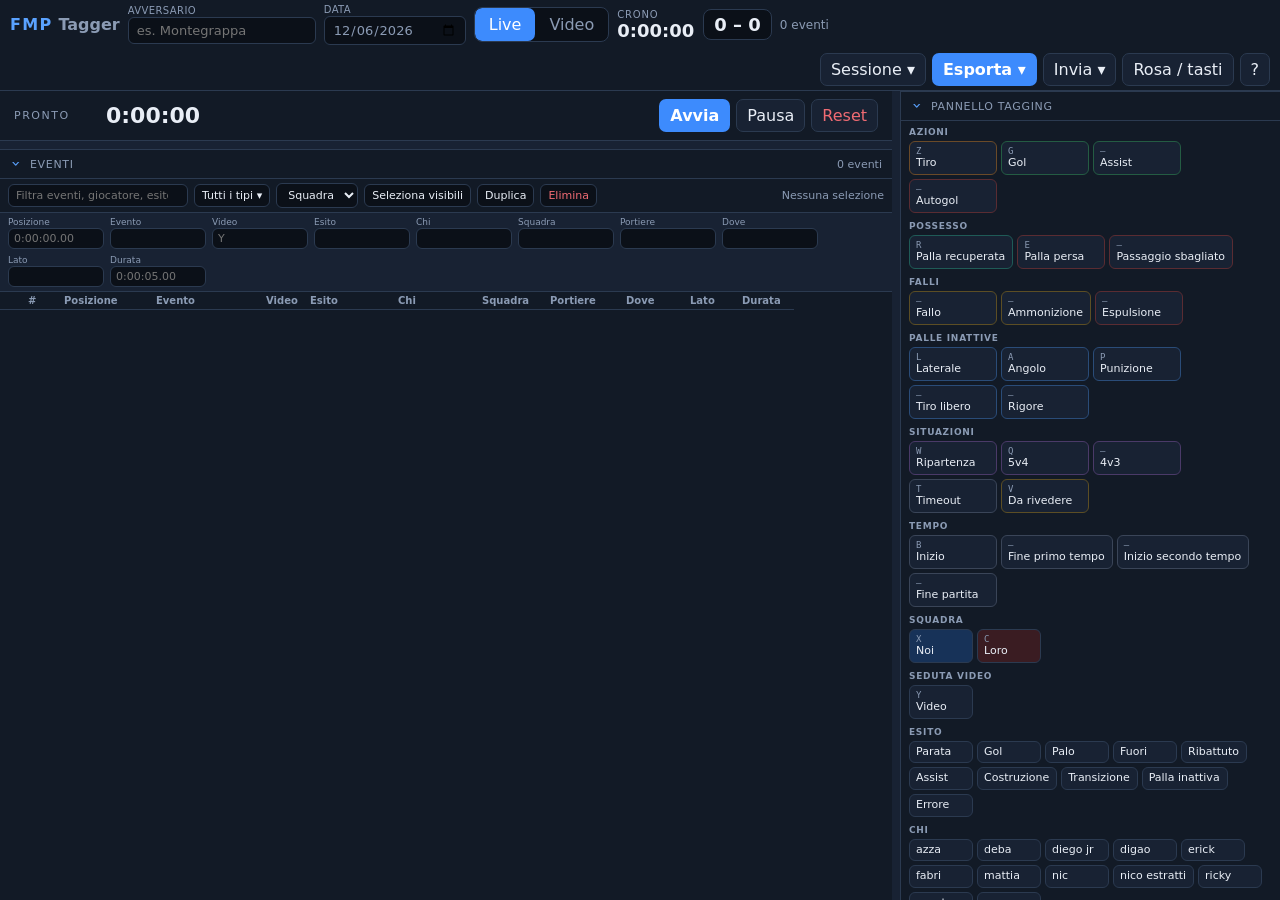
==== commit 593c48d8: "Allinea il tagger (pannello a tutta altezza, Position vs offset, colonna Video) e il PDF partita (Pr" ====
--- a/app/tagger/index.html
+++ b/app/tagger/index.html
@@ -68,7 +68,8 @@
       </div>
     </header>
 
-    <section id="stage">
+    <div id="workspace">
+      <div id="mainCol">
       <div id="playerPane">
         <div id="liveStage">
           <div class="live-card">
@@ -180,6 +181,58 @@
         </div>
       </div>
 
+      <div id="splitV" class="split split-v" role="separator" aria-orientation="horizontal" title="Trascina per ridimensionare video e tabella"></div>
+
+      <section id="eventsPane" class="fold open">
+        <button type="button" class="fold-toggle" id="btnToggleEvents" aria-expanded="true">
+          <span class="chevron" aria-hidden="true">›</span>
+          <span>Eventi</span>
+          <span class="fold-meta" id="eventFoldMeta">0 eventi</span>
+        </button>
+        <div id="eventsInner">
+        <div id="eventsToolbar">
+          <input id="filterText" type="search" placeholder="Filtra eventi, giocatore, esito…" />
+          <div class="menu filter-types" id="filterEventoWrap">
+            <button type="button" id="btnFilterEvento" title="Scegli uno o più tipi di evento">Tutti i tipi ▾</button>
+            <div id="filterEventoMenu" class="menu-pop hidden"></div>
+          </div>
+          <select id="filterSquadra">
+            <option value="">Squadra</option>
+            <option value="Noi">Noi</option>
+            <option value="Loro">Loro</option>
+            <option value="(vuota)">(vuota)</option>
+          </select>
+          <button type="button" id="btnSelectAll">Seleziona visibili</button>
+          <button type="button" id="btnDup">Duplica</button>
+          <button type="button" class="danger-ghost" id="btnDelete" title="Canc">Elimina</button>
+          <div class="spacer"></div>
+          <span class="muted" id="selInfo">Nessuna selezione</span>
+        </div>
+        <div id="inspector">
+          <label>Posizione <input id="insPosition" placeholder="0:00:00.00" /></label>
+          <label>Evento <input id="insEvento" /></label>
+          <label>Video <input id="insVideo" placeholder="Y" /></label>
+          <label>Esito <input id="insEsito" /></label>
+          <label>Chi <input id="insChi" /></label>
+          <label>Squadra <input id="insSquadra" /></label>
+          <label>Portiere <input id="insPortiere" /></label>
+          <label>Dove <input id="insDove" /></label>
+          <label>Lato <input id="insLato" /></label>
+          <label>Durata <input id="insDuration" placeholder="0:00:05.00" /></label>
+        </div>
+        <div id="tableWrap">
+          <table id="eventsTable">
+            <colgroup id="eventsCols"></colgroup>
+            <thead>
+              <tr id="eventsHead"></tr>
+            </thead>
+            <tbody id="eventsBody"></tbody>
+          </table>
+        </div>
+        </div>
+      </section>
+      </div>
+
       <div id="splitH" class="split split-h" role="separator" aria-orientation="vertical" title="Trascina per ridimensionare il pannello"></div>
 
       <aside id="panel" class="fold open">
@@ -192,68 +245,7 @@
           <div id="panelBody"></div>
         </div>
       </aside>
-    </section>
-
-    <div id="splitV" class="split split-v" role="separator" aria-orientation="horizontal" title="Trascina per ridimensionare video e tabella"></div>
-
-    <section id="eventsPane" class="fold open">
-      <button type="button" class="fold-toggle" id="btnToggleEvents" aria-expanded="true">
-        <span class="chevron" aria-hidden="true">›</span>
-        <span>Eventi</span>
-        <span class="fold-meta" id="eventFoldMeta">0 eventi</span>
-      </button>
-      <div id="eventsInner">
-      <div id="eventsToolbar">
-        <input id="filterText" type="search" placeholder="Filtra eventi, giocatore, esito…" />
-        <div class="menu filter-types" id="filterEventoWrap">
-          <button type="button" id="btnFilterEvento" title="Scegli uno o più tipi di evento">Tutti i tipi ▾</button>
-          <div id="filterEventoMenu" class="menu-pop hidden"></div>
-        </div>
-        <select id="filterSquadra">
-          <option value="">Squadra</option>
-          <option value="Noi">Noi</option>
-          <option value="Loro">Loro</option>
-          <option value="(vuota)">(vuota)</option>
-        </select>
-        <button type="button" id="btnSelectAll">Seleziona visibili</button>
-        <button type="button" id="btnDup">Duplica</button>
-        <button type="button" class="danger-ghost" id="btnDelete" title="Canc">Elimina</button>
-        <div class="spacer"></div>
-        <span class="muted" id="selInfo">Nessuna selezione</span>
-      </div>
-      <div id="inspector">
-        <label>Position <input id="insPosition" placeholder="0:00:00.00" /></label>
-        <label>Duration <input id="insDuration" placeholder="0:00:05.00" /></label>
-        <label>Evento <input id="insEvento" /></label>
-        <label>Squadra <input id="insSquadra" /></label>
-        <label>Chi <input id="insChi" /></label>
-        <label>Esito <input id="insEsito" /></label>
-        <label>Portiere <input id="insPortiere" /></label>
-        <label>Dove <input id="insDove" /></label>
-        <label>Lato <input id="insLato" /></label>
-      </div>
-      <div id="tableWrap">
-        <table id="eventsTable">
-          <thead>
-            <tr>
-              <th></th>
-              <th>#</th>
-              <th>Position</th>
-              <th>Dur</th>
-              <th>Evento</th>
-              <th>Squadra</th>
-              <th>Chi</th>
-              <th>Esito</th>
-              <th>Portiere</th>
-              <th>Dove</th>
-              <th>Lato</th>
-            </tr>
-          </thead>
-          <tbody id="eventsBody"></tbody>
-        </table>
-      </div>
-      </div>
-    </section>
+    </div>
   </div>
 
   <div id="helpOverlay" class="overlay hidden">
@@ -268,7 +260,7 @@
           <ol>
             <li>Live: avvia il cronometro e premi i tasti evento mentre guardi.</li>
             <li>Video: carica il file (o YouTube) e tagga sul current time. Sorgente, riproduzione, sincronizzazione, pannello tagging e lista eventi si aprono con la freccia ›.</li>
-            <li>Al tag, Position = tempo attuale − preroll di quell'evento (es. tag a 0:00:30 con preroll 10s → 0:00:20). La durata è quella in impostazioni. Play clip parte da Position per Duration.</li>
+            <li>Al tag, Position è il momento in cui premi il tasto, così gli eventi restano in ordine cronologico. L'offset (es. −5s, Gol −15s) si applica solo quando riproduci o selezioni l'evento. La durata della clip è quella in impostazioni.</li>
             <li>Dopo ogni evento usa il pannello per Squadra / Chi / Esito.</li>
             <li>Fine primo tempo scarica da solo il CSV <em>…_primo-tempo.csv</em> e mette in pausa il crono.</li>
             <li>Fine partita scarica <em>…_finale.csv</em>. Genera PDF usa gli eventi in pagina (serve.py).</li>
@@ -292,7 +284,7 @@
   <div id="settingsOverlay" class="overlay hidden">
     <div class="sheet">
       <div class="sheet-head">
-        <h2>Rosa, tasti, preroll</h2>
+        <h2>Rosa, tasti, offset</h2>
         <button type="button" id="btnCloseSettings">Chiudi</button>
       </div>
       <div class="settings-grid">
@@ -305,19 +297,19 @@
         <div class="stack nums">
           <label>Durata fallback (s) <input id="cfgDuration" type="number" step="0.5" min="0" /></label>
           <label>Ritardo tagging (s) <input id="cfgDelay" type="number" step="0.1" />
-            <small>Ritardo di reazione, a parte dal preroll: si sottrae al tempo attuale prima di applicare il preroll.</small>
+            <small>Ritardo di reazione: si sottrae al tempo del tasto. L'offset clip è a parte e vale solo in riproduzione.</small>
           </label>
           <label>Portiere sticky
             <select id="cfgStickyKeeper"></select>
           </label>
         </div>
       </div>
-      <h3>Tasti, preroll e durata clip (default Dartfish)</h3>
-      <p class="muted settings-note">Il preroll si sottrae al timestamp al momento del tag: se tagghi a 0:00:30 con preroll 10s, Position diventa 0:00:20 (inizio clip). La durata è la lunghezza della clip da quel punto. Il ritardo tagging è solo il lag di reazione.</p>
+      <h3>Tasti, offset e durata clip</h3>
+      <p class="muted settings-note">Position resta il momento del tasto. L'offset (negativo, es. −5) fa partire la riproduzione prima di Position. Il gol di default è −15s. La durata è la lunghezza della clip da quel punto. Puoi cambiarli per ogni evento.</p>
       <div class="event-cfg-head">
         <span>Evento</span>
         <span>Tasto</span>
-        <span>Preroll</span>
+        <span>Offset</span>
         <span>Durata</span>
         <span></span>
       </div>
--- a/app/tagger/tagger.css
+++ b/app/tagger/tagger.css
@@ -105,7 +105,7 @@
 button.danger-ghost { color: var(--red); }
 button.danger-ghost:hover { border-color: var(--red); }
 
-#stage {
+#workspace {
   flex: 1 1 0;
   display: grid;
   grid-template-columns: minmax(0, 1fr) 8px minmax(180px, var(--panel-w, min(300px, 34vw)));
@@ -113,39 +113,27 @@
   min-width: 0;
   overflow: hidden;
 }
+#mainCol {
+  display: flex;
+  flex-direction: column;
+  min-width: 0;
+  min-height: 0;
+  overflow: hidden;
+}
 #splitV {
   flex: 0 0 8px;
 }
-#app.mode-live #stage {
+#app.panel-collapsed.mode-video #workspace,
+#app.panel-collapsed.mode-live #workspace {
   grid-template-columns: 1fr;
-  grid-template-rows: auto 1fr;
-}
-#app.mode-live #splitH { display: none; }
-.split {
-  background: var(--bg-3);
-  z-index: 3;
-}
-.split:hover, .split.dragging { background: var(--accent); }
-.split-h { cursor: col-resize; }
-.split-v { cursor: row-resize; }
-#app.mode-live #playerPane,
-#app.mode-live #liveStage { flex: none; }
-#app.mode-live #panel {
-  border-left: 0;
-  border-top: 1px solid var(--line);
-}
-#app.mode-live #panelBody {
-  display: grid;
-  grid-template-columns: repeat(auto-fill, minmax(170px, 1fr));
-  align-content: start;
-}
-#app.panel-collapsed.mode-video #stage {
-  grid-template-columns: 1fr;
 }
 #app.panel-collapsed.mode-video #splitH,
-#app.panel-collapsed.mode-video #panel { display: none; }
+#app.panel-collapsed.mode-video #panel,
+#app.panel-collapsed.mode-live #splitH,
+#app.panel-collapsed.mode-live #panel { display: none; }
 #app.panel-collapsed #panelInner { display: none !important; }
-#app.panel-collapsed.mode-video #panelDock { display: block; }
+#app.panel-collapsed.mode-video #panelDock,
+#app.panel-collapsed.mode-live #panelDock { display: block; }
 #app.events-collapsed #splitV { display: none; }
 #app.events-collapsed #eventsInner { display: none !important; }
 #app.events-collapsed #eventsPane {
@@ -154,17 +142,29 @@
   min-height: 28px;
   grid-template-rows: auto;
 }
-#app.mode-live.panel-collapsed #stage {
-  grid-template-rows: auto auto;
-}
-#app.mode-live.panel-collapsed #panelDock { display: none !important; }
+#app.mode-live #playerPane { flex: 0 0 auto; }
+#app.mode-live #liveStage { flex: none; overflow: hidden; }
+#app.mode-live #eventsPane {
+  flex: 1 1 0;
+  max-height: none;
+}
+#app.mode-live.events-collapsed #eventsPane { flex: 0 0 auto; }
 #app.mode-live #syncBar { display: none; }
 
+.split {
+  background: var(--bg-3);
+  z-index: 3;
+}
+.split:hover, .split.dragging { background: var(--accent); }
+.split-h { cursor: col-resize; }
+.split-v { cursor: row-resize; }
+
 #playerPane {
+  flex: 1 1 0;
   display: flex;
   flex-direction: column;
   min-width: 0;
-  min-height: 0;
+  min-height: 48px;
   overflow: hidden;
   background: #070b11;
 }
@@ -358,8 +358,8 @@
 .tag.loro { background: #3a1c22; }
 
 #eventsPane {
-  flex: 0 1 var(--events-pct, 36%);
-  max-height: min(var(--events-pct, 36%), calc(100% - 96px));
+  flex: 0 1 var(--events-pct, 22%);
+  max-height: calc(100% - 48px);
   min-height: 32px;
   display: grid;
   grid-template-rows: auto 1fr;
@@ -418,9 +418,31 @@
 #inspector label:nth-child(1) input, #inspector label:nth-child(2) input { width: 96px; font-variant-numeric: tabular-nums; }
 
 #tableWrap { overflow: auto; min-height: 0; }
-table { width: 100%; border-collapse: collapse; font-size: 11px; }
-th, td { padding: 3px 6px; border-bottom: 1px solid var(--line); text-align: left; white-space: nowrap; }
-th { position: sticky; top: 0; background: var(--bg-2); color: var(--muted); font-weight: 600; font-size: 10px; }
+#eventsTable {
+  table-layout: fixed;
+  border-collapse: collapse;
+  font-size: 11px;
+  width: max-content;
+}
+th, td { padding: 3px 6px; border-bottom: 1px solid var(--line); text-align: left; white-space: nowrap; overflow: hidden; text-overflow: ellipsis; }
+th {
+  position: sticky;
+  top: 0;
+  z-index: 3;
+  background: var(--bg-2);
+  color: var(--muted);
+  font-weight: 600;
+  font-size: 10px;
+}
+.col-resizer {
+  position: absolute;
+  right: 0; top: 0; bottom: 0;
+  width: 7px;
+  cursor: col-resize;
+  z-index: 2;
+}
+.col-resizer:hover, .col-resizer.dragging { background: var(--accent); }
+#app.dragging-col { cursor: col-resize; user-select: none; }
 tbody tr { cursor: pointer; }
 tbody tr:hover { background: #1a2738; }
 tbody tr.selected { background: #1d3a62; }
@@ -500,13 +522,14 @@
 }
 
 @media (max-width: 1100px) {
-  #app.mode-video #stage {
+  #workspace {
     grid-template-columns: 1fr;
-    grid-template-rows: minmax(0, 1fr) 8px minmax(120px, 38%);
+    grid-template-rows: minmax(0, 1fr) 8px minmax(120px, 34%);
   }
-  #app.mode-video #splitH { cursor: row-resize; }
-  #app.mode-video #panel { border-left: 0; border-top: 1px solid var(--line); }
-  #app.panel-collapsed.mode-video #stage {
+  #splitH { cursor: row-resize; }
+  #panel { border-left: 0; border-top: 1px solid var(--line); }
+  #app.panel-collapsed.mode-video #workspace,
+  #app.panel-collapsed.mode-live #workspace {
     grid-template-columns: 1fr;
     grid-template-rows: minmax(0, 1fr);
   }
